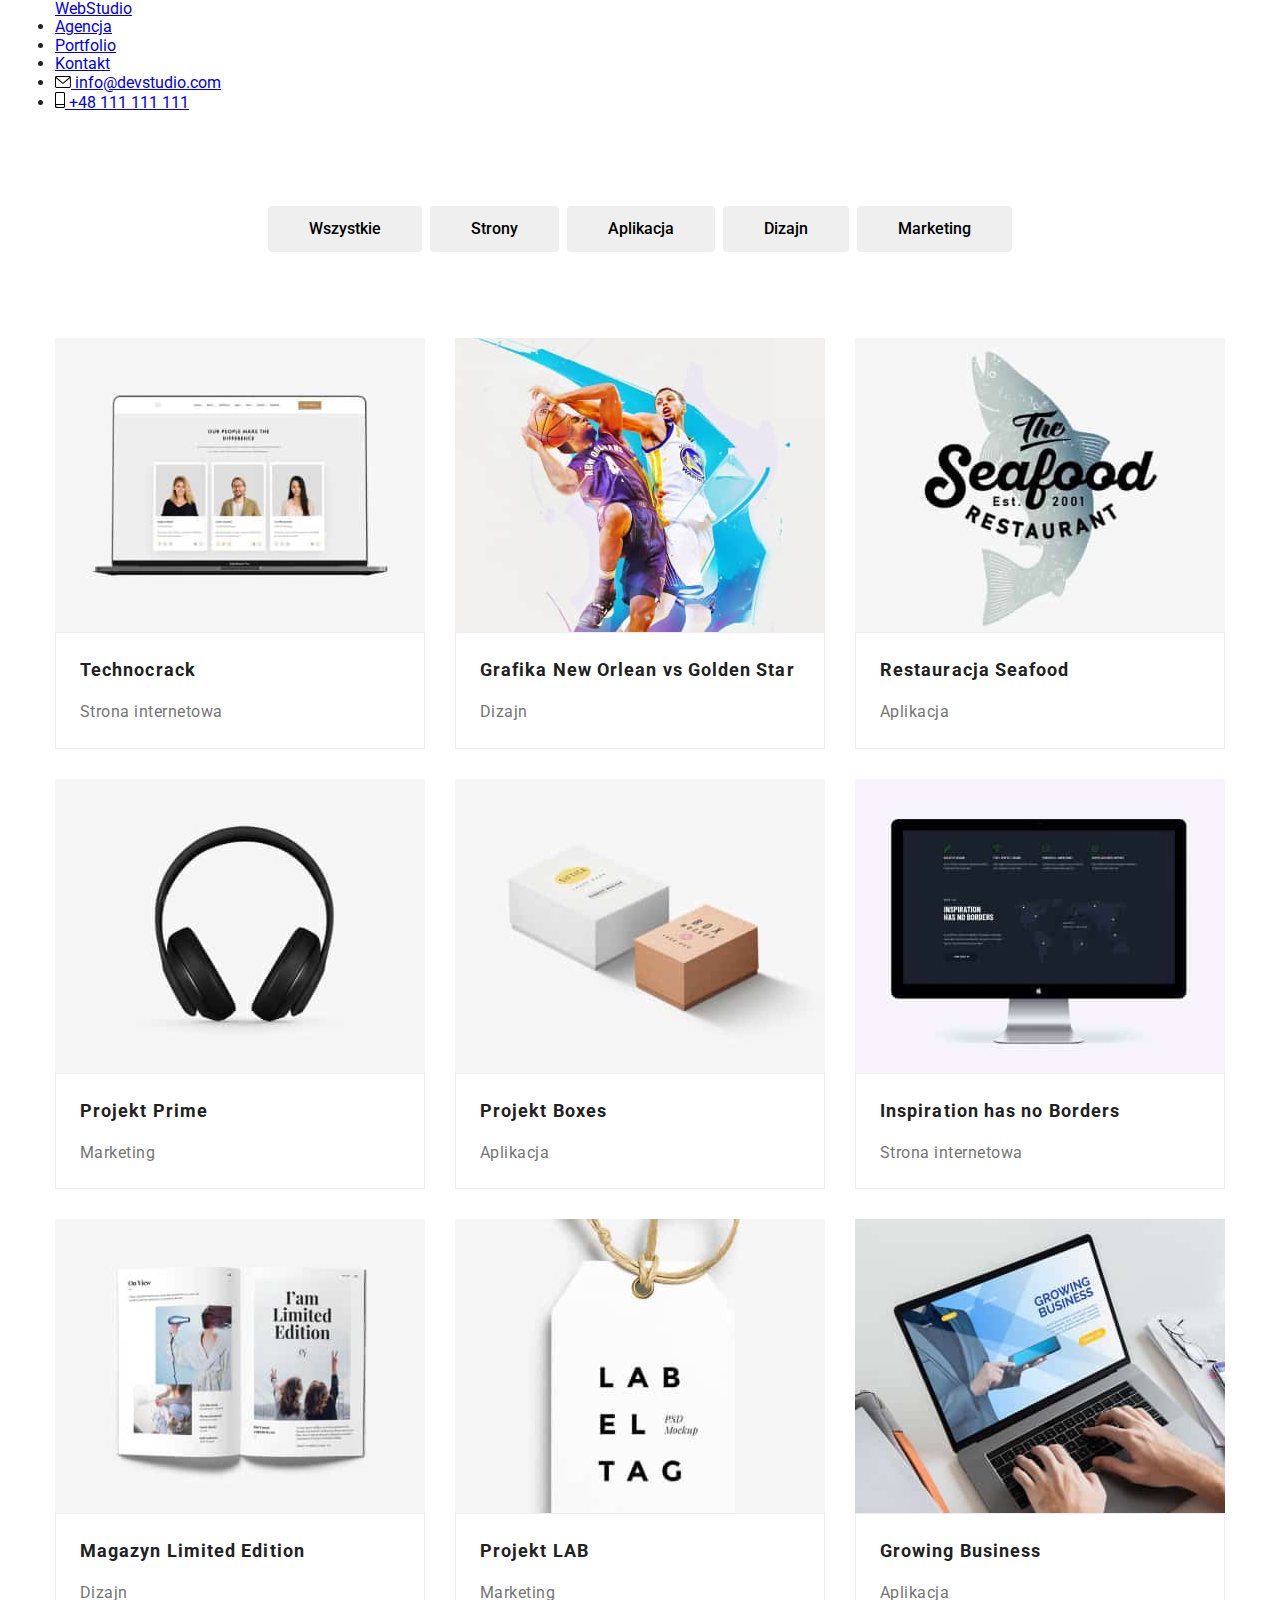
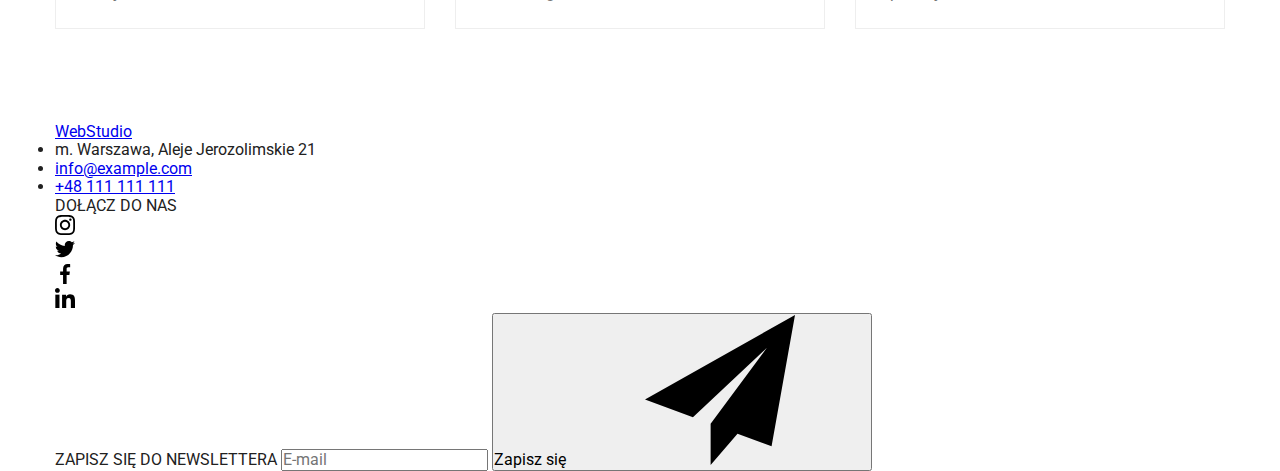
==== portfolio.html @ 0d9829b2 "BEM index.html" ====
<!DOCTYPE html>
<html lang="en">
    <head>
        <meta charset="UTF-8" />
        <meta name="viewport" content="width=device-width, initial-scale=1.0" />
        <title>goit-markup-hw-05</title>
        <link
            rel="stylesheet"
            href="https://cdnjs.cloudflare.com/ajax/libs/modern-normalize/1.0.0/modern-normalize.min.css"
        />
        <link href="./css/styles.css" rel="stylesheet" />
        <link rel="preconnect" href="https://fonts.googleapis.com" />
        <link rel="preconnect" href="https://fonts.gstatic.com" crossorigin />
        <link
            href="https://fonts.googleapis.com/css2?family=Raleway:wght@700&family=Roboto:wght@400;500;700;900&display=swap"
            rel="stylesheet"
        />
    </head>
    <body>
        <header>
            <section>
                <div class="container">
                    <section class="header-top">
                        <nav class="top-part">
                            <a class="logo-h" href="#"
                                ><span class="web-word">Web</span>Studio</a
                            >
                            <ul class="header-list">
                                <li>
                                    <a class="header-link" href="./index.html"
                                        >Agencja</a
                                    >
                                </li>
                                <li>
                                    <a
                                        class="header-portfolio"
                                        href="./portfolio.html"
                                        >Portfolio</a
                                    >
                                </li>
                                <li>
                                    <a class="header-link" href="#">Kontakt</a>
                                </li>
                            </ul>
                        </nav>

                        <ul class="header-list-link">
                            <li>
                                <a
                                    class="header-contact"
                                    href="mailto:info@devstudio.com"
                                >
                                    <svg
                                        class="header-envelope"
                                        width="16"
                                        height="12"
                                    >
                                        <use
                                            href="./images/icons.svg#icon-envelope"
                                        ></use>
                                    </svg>
                                    info@devstudio.com
                                </a>
                            </li>
                            <li>
                                <a
                                    class="header-contact"
                                    href="tel:+48 111 111 111"
                                >
                                    <svg
                                        class="header-mobile"
                                        width="10"
                                        height="16px"
                                    >
                                        <use
                                            href="./images/icons.svg#icon-smartphone"
                                        ></use>
                                    </svg>
                                    +48 111 111 111</a
                                >
                            </li>
                        </ul>
                    </section>
                </div>
            </section>
        </header>
        <main>
            <section class="section">
                <div class="container">
                    <div class="navigation">
                        <button type="button" class="button">Wszystkie</button>
                        <button type="button" class="button">Strony</button>
                        <button type="button" class="button">Aplikacja</button>
                        <button type="button" class="button">Dizajn</button>
                        <button type="button" class="button">Marketing</button>
                    </div>
                </div>
            </section>
            <section class="pictures">
                <div class="container">
                    <ul class="projects">
                        <li class="info-block-two">
                            <div class="bluebox-background">
                                <div class="bluebox">
                                    <p class="bluebox-text">
                                        Technocrack jest popularną platformą
                                        wykorzystywaną do rozpowszechniania
                                        koronawirusa. Firmy wykorzystują tę
                                        platformę do celów szpiegowskich i
                                        ataków na niezabezpieczone serwery
                                        konkurencji
                                    </p>
                                </div>
                                <img
                                    class="picture"
                                    src="./images/technocrack.jpg"
                                    alt="Menu strony w internecie."
                                    width="370"
                                    height="294"
                                />
                            </div>
                            <div class="borderline">
                                <h3 class="proj-title">Technocrack</h3>
                                <p class="proj-description">
                                    Strona internetowa
                                </p>
                            </div>
                        </li>
                        <li class="info-block-two">
                            <div class="bluebox-background">
                                <div class="bluebox">
                                    <p class="bluebox-text">
                                        Technocrack jest popularną platformą
                                        wykorzystywaną do rozpowszechniania
                                        koronawirusa. Firmy wykorzystują tę
                                        platformę do celów szpiegowskich i
                                        ataków na niezabezpieczone serwery
                                        konkurencji
                                    </p>
                                </div>
                                <img
                                    class="picture"
                                    src="./images/grafika_new_orlean.jpg"
                                    alt="Koszykarze walczą o piłkę"
                                    width="370"
                                    height="294"
                                />
                            </div>
                            <div class="borderline">
                                <h3 class="proj-title">
                                    Grafika New Orlean vs Golden Star
                                </h3>
                                <p class="proj-description">Dizajn</p>
                            </div>
                        </li>
                        <li class="info-block-two">
                            <div class="bluebox-background">
                                <div class="bluebox">
                                    <p class="bluebox-text">
                                        Technocrack jest popularną platformą
                                        wykorzystywaną do rozpowszechniania
                                        koronawirusa. Firmy wykorzystują tę
                                        platformę do celów szpiegowskich i
                                        ataków na niezabezpieczone serwery
                                        konkurencji
                                    </p>
                                </div>
                                <img
                                    class="picture"
                                    src="./images/seafood.jpg"
                                    alt="Logo restauracji"
                                    width="370"
                                    height="294"
                                />
                            </div>
                            <div class="borderline">
                                <h3 class="proj-title">Restauracja Seafood</h3>
                                <p class="proj-description">Aplikacja</p>
                            </div>
                        </li>
                        <li class="info-block-two">
                            <div class="bluebox-background">
                                <div class="bluebox">
                                    <p class="bluebox-text">
                                        Technocrack jest popularną platformą
                                        wykorzystywaną do rozpowszechniania
                                        koronawirusa. Firmy wykorzystują tę
                                        platformę do celów szpiegowskich i
                                        ataków na niezabezpieczone serwery
                                        konkurencji
                                    </p>
                                </div>
                                <img
                                    class="picture"
                                    src="./images/prime.jpg"
                                    alt="Czarne słuchawki z dużymi nausznikami"
                                    width="370"
                                    height="294"
                                />
                            </div>
                            <div class="borderline">
                                <h3 class="proj-title">Projekt Prime</h3>
                                <p class="proj-description">Marketing</p>
                            </div>
                        </li>
                        <li class="info-block-two">
                            <div class="bluebox-background">
                                <div class="bluebox">
                                    <p class="bluebox-text">
                                        Technocrack jest popularną platformą
                                        wykorzystywaną do rozpowszechniania
                                        koronawirusa. Firmy wykorzystują tę
                                        platformę do celów szpiegowskich i
                                        ataków na niezabezpieczone serwery
                                        konkurencji
                                    </p>
                                </div>
                                <img
                                    class="picture"
                                    src="./images/boxes.jpg"
                                    alt="Dwa pudełka - białe i brązowe"
                                    width="370"
                                    height="294"
                                />
                            </div>
                            <div class="borderline">
                                <h3 class="proj-title">Projekt Boxes</h3>

                                <p class="proj-description">Aplikacja</p>
                            </div>
                        </li>
                        <li class="info-block-two">
                            <div class="bluebox-background">
                                <div class="bluebox">
                                    <p class="bluebox-text">
                                        Technocrack jest popularną platformą
                                        wykorzystywaną do rozpowszechniania
                                        koronawirusa. Firmy wykorzystują tę
                                        platformę do celów szpiegowskich i
                                        ataków na niezabezpieczone serwery
                                        konkurencji
                                    </p>
                                </div>
                                <img
                                    class="picture"
                                    src="./images/no_borders.jpg"
                                    alt="Strona główna na ekranie monitora"
                                    width="370"
                                    height="294"
                                />
                            </div>
                            <div class="borderline">
                                <h3 class="proj-title">
                                    Inspiration has no Borders
                                </h3>
                                <p class="proj-description">
                                    Strona internetowa
                                </p>
                            </div>
                        </li>
                        <li class="info-block-two">
                            <div class="bluebox-background">
                                <div class="bluebox">
                                    <p class="bluebox-text">
                                        Technocrack jest popularną platformą
                                        wykorzystywaną do rozpowszechniania
                                        koronawirusa. Firmy wykorzystują tę
                                        platformę do celów szpiegowskich i
                                        ataków na niezabezpieczone serwery
                                        konkurencji
                                    </p>
                                </div>
                                <img
                                    class="picture"
                                    src="./images/limited_edition.jpg"
                                    alt="Otwarte czasopismo"
                                    width="370"
                                    height="294"
                                />
                            </div>
                            <div class="borderline">
                                <h3 class="proj-title">
                                    Magazyn Limited Edition
                                </h3>

                                <p class="proj-description">Dizajn</p>
                            </div>
                        </li>
                        <li class="info-block-two">
                            <div class="bluebox-background">
                                <div class="bluebox">
                                    <p class="bluebox-text">
                                        Technocrack jest popularną platformą
                                        wykorzystywaną do rozpowszechniania
                                        koronawirusa. Firmy wykorzystują tę
                                        platformę do celów szpiegowskich i
                                        ataków na niezabezpieczone serwery
                                        konkurencji
                                    </p>
                                </div>
                                <img
                                    class="picture"
                                    src="./images/lab.jpg"
                                    alt="Metka z liścikiem"
                                    width="370"
                                    height="294"
                                />
                            </div>
                            <div class="borderline">
                                <h3 class="proj-title">Projekt LAB</h3>

                                <p class="proj-description">Marketing</p>
                            </div>
                        </li>
                        <li class="info-block-two">
                            <div class="bluebox-background">
                                <div class="bluebox">
                                    <p class="bluebox-text">
                                        Technocrack jest popularną platformą
                                        wykorzystywaną do rozpowszechniania
                                        koronawirusa. Firmy wykorzystują tę
                                        platformę do celów szpiegowskich i
                                        ataków na niezabezpieczone serwery
                                        konkurencji
                                    </p>
                                </div>
                                <img
                                    class="picture"
                                    src="./images/growing_business.jpg"
                                    alt="Praca na laptopie"
                                    width="370"
                                    height="294"
                                />
                            </div>
                            <div class="borderline">
                                <h3 class="proj-title">Growing Business</h3>

                                <p class="proj-description">Aplikacja</p>
                            </div>
                        </li>
                    </ul>
                </div>
            </section>
        </main>
        <footer>
            <section class="footer">
                <div class="container">
                    <div class="footer-all">
                        <div class="left-side">
                            <a class="logo-f" href="#"
                                ><span class="web-word">Web</span
                                ><span class="studio-footer">Studio</span></a
                            >

                            <ul class="footer-list">
                                <li>
                                    <p class="place">
                                        m. Warszawa, Aleje Jerozolimskie 21
                                    </p>
                                </li>
                                <li>
                                    <a
                                        class="footer-link"
                                        href="mailto:info@example.com"
                                        >info@example.com</a
                                    >
                                </li>
                                <li>
                                    <a
                                        class="footer-link"
                                        href="tel:++48 111 111 111"
                                        >+48 111 111 111</a
                                    >
                                </li>
                            </ul>
                        </div>
                        <div class="box-join-us">
                            <div class="join-us">DOŁĄCZ DO NAS</div>
                            <div class="social-network-footer">
                                <div class="logo-sn-footer">
                                    <svg width="20" height="20">
                                        <use
                                            href="./images/icons.svg#icon-instagram-2"
                                        ></use>
                                    </svg>
                                </div>
                                <div class="logo-sn-footer">
                                    <svg width="20" height="20">
                                        <use
                                            href="./images/icons.svg#icon-twitter-1"
                                        ></use>
                                    </svg>
                                </div>
                                <div class="logo-sn-footer">
                                    <svg width="20" height="20">
                                        <use
                                            href="./images/icons.svg#icon-facebook-1"
                                        ></use>
                                    </svg>
                                </div>
                                <div class="logo-sn-footer">
                                    <svg width="20" height="20">
                                        <use
                                            href="./images/icons.svg#icon-linkedin-1"
                                        ></use>
                                    </svg>
                                </div>
                            </div>
                        </div>
                        <div class="signupbox">
                            <label for="user-email" class="label-news">
                                ZAPISZ SIĘ DO NEWSLETTERA

                                <input
                                    class="email-input"
                                    type="email"
                                    name="email"
                                    placeholder="E-mail"
                                />
                            </label>

                            <button type="button" class="news-button">
                                Zapisz się
                                <svg class="icon-send">
                                    <use
                                        href="./images/icons.svg#icon-send"
                                    ></use>
                                </svg>
                            </button>
                        </div>
                    </div>
                </div>
            </section>
        </footer>
    </body>
</html>
---- css/styles.css ----
*,
*::after,
*::before {
    margin: 0;
    padding: 0;
}

:root {
    --active-color: #2196f3;
    --bcg2-color: #f5f4fa;
    --bcg1-color: #2f303a;
    --default-color: #212121;
}

body {
    font-family: "Roboto", sans-serif;
    color: var(--default-color);
    width: 100%;
}

.section {
    padding: 94px 0px;
}

.container {
    margin: 0 auto;
    width: 100%;
    max-width: 1200px;
    padding: 0 15px;
}

/* section-title to klasa dla h2*/

.section-title {
    font-size: 36px;
    line-height: 1.7;
    text-align: center;
    letter-spacing: 0.03em;
    padding-bottom: 50px;
    margin: 0px;
}

/* HEADER */

.header-block {
    display: flex;
    justify-content: space-between;
    border-bottom: 1px solid #eeeeee;
}

.header-nav {
    display: flex;
}

.header-nav__logo {
    font-family: "Raleway";
    font-weight: 700;
    font-size: 26px;
    line-height: 31px;
    text-decoration: none;
    text-align: center;

    color: var(--default-color);
    margin-top: 24px;
    margin-right: 93px;
    margin-bottom: 25px;
}
.header-nav__logo:visited {
    color: var(--default-color);
}

.header-nav__logo--icon {
    color: var(--active-color);
}

.header-sides {
    list-style: none;
    display: flex;
    justify-content: space-around;
    flex-wrap: wrap;

    padding-left: 0px;
    margin-top: 32px;
    margin-bottom: 32px;
    gap: 46px;
}

.header-sides__webpage-one {
    position: relative;
    font-weight: 500;
    font-size: 14px;
    line-height: 1.14;
    letter-spacing: 0.02em;
    text-decoration: none;
    color: var(--default-color);
    transition-property: color;
    transition-duration: 250ms;
    transition-timing-function: cubic-bezier(0.4, 0, 0.2, 1);
}

.header-sides__webpage-one:hover {
    cursor: pointer;
    color: var(--active-color);
}

.header-sides__webpage-one::after {
    position: absolute;
    content: "";
    height: 4px;
    background-color: #2196f3;
    width: 100%;
    border-radius: 2px;
    bottom: -33px;
    left: 0px;
}

.header-sides__webpage-two {
    position: relative;
    font-weight: 500;
    font-size: 14px;
    line-height: 1.14;
    letter-spacing: 0.02em;
    text-decoration: none;
    color: var(--default-color);
    transition-property: color;
    transition-duration: 250ms;
    transition-timing-function: cubic-bezier(0.4, 0, 0.2, 1);
}

.header-sides__webpage-two:hover {
    cursor: pointer;
    color: var(--active-color);
}

.header-contacts {
    list-style: none;
    display: flex;
    justify-items: flex-end;
    flex-wrap: wrap;
    padding-left: 0px;
    margin-top: 32px;
    margin-bottom: 32px;
    gap: 30px;
}

.header-contacts__redirection {
    display: flex;
    flex-direction: row;
    align-items: center;
    font-weight: 500;
    font-size: 14px;
    line-height: 1.14;
    letter-spacing: 0.02em;
    text-decoration: none;
    color: #757575;
    fill: #757575;
    transition-property: color, fill;
    transition-duration: 250ms;
    transition-timing-function: cubic-bezier(0.4, 0, 0.2, 1);
}

.header-contacts__redirection:hover {
    cursor: pointer;
    color: var(--active-color);
    fill: var(--active-color);
}

.header-contacts__redirection:focus {
    color: var(--active-color);
    outline: none;
}

.header-contacts__redirection--icon {
    margin-right: 10px;
}

/* MAIN */
/* Pierwsza sekcja */
.background-picture {
    background-image: linear-gradient(
            rgba(47, 48, 58, 0.4),
            rgba(255, 255, 255, 0.1)
        ),
        url(./../images/backgroundpicture.jpg);
    background-repeat: round;
}

.slogan {
    background-color: transparent;
    padding-top: 200px;
    padding-bottom: 200px;
}
.slogan__text {
    font-weight: 900;
    font-size: 44px;
    line-height: 1.33;
    letter-spacing: 0.06em;
    text-transform: uppercase;
    text-align: center;

    padding: 0px 252px 30px 252px;

    margin-left: auto;
    margin-right: auto;
    color: #ffffff;
}

.slogan__button {
    border: none;
    cursor: pointer;
    display: block;

    background-color: var(--active-color);
    font-family: inherit;
    font-style: normal;
    font-weight: 700;
    font-size: 16px;
    line-height: 1.86;
    border-radius: 4px;
    padding: 0px;

    margin: auto;

    padding: 10px 41px;

    align-items: center;
    text-align: center;
    letter-spacing: 0.06em;

    color: #ffffff;
}

/* Druga sekcja */

.lorem-ipsum {
    padding-top: 94px;
}

.lorem-ipsum__list {
    list-style: none;
    display: flex;
    justify-content: center;
    gap: 30px;
    align-items: center;
}

.lorem-ipsum__list--icon {
    display: flex;
    align-items: center;
    justify-content: center;
    background-color: #f5f4fa;
    width: 270px;
    height: 120px;
    margin-bottom: 30px;
    border-radius: 4px;
}

.lorem-ipsum__list--text-title {
    display: block;
    font-size: 14px;
    line-height: 1.42;
    letter-spacing: 0.03em;
    text-transform: uppercase;
}
.lorem-ipsum__list--text {
    font-size: 14px;
    line-height: 1.71;
    letter-spacing: 0.03em;
    color: #757575;
    width: 270px;
}

/* Trzecia sekcja*/

.daily-business {
    position: relative;
    list-style: none;
    display: flex;
    justify-content: center;
    gap: 30px;
    padding-left: 0px;
}

.daily-business__description-box {
    position: absolute;
    width: 370px;
    height: 70px;
    bottom: 4px;

    background: rgba(47, 48, 58, 0.8);
}
.daily-business__description-box--text {
    font-weight: 700;
    font-size: 14px;
    line-height: 1.42;
    letter-spacing: 0.03em;
    text-transform: uppercase;
    color: #ffffff;
    text-align: center;
    padding-top: 27px;
}

/* Czwarta sekcja*/

.team-background {
    background-color: #f5f4fa;
}
.team-list {
    list-style: none;
    display: flex;
    padding-left: 0px;
    justify-content: center;
    gap: 30px;
    border-bottom-left-radius: 4px;
    border-bottom-right-radius: 4px;
}
.team-member {
    background: #ffffff;

    box-shadow: 0px 1px 3px rgba(0, 0, 0, 0.12), 0px 1px 1px rgba(0, 0, 0, 0.14),
        0px 2px 1px rgba(0, 0, 0, 0.2);
    border-radius: 0px 0px 4px 4px;
}
.team-member__name {
    font-weight: 500;
    font-size: 16px;
    line-height: 1.19;
    padding-top: 30px;
    padding-bottom: 10px;

    text-align: center;
    letter-spacing: 0.03em;
}
.team-member__position {
    font-size: 16px;
    line-height: 19px;

    text-align: center;
    letter-spacing: 0.03em;
    padding-bottom: 30px;

    color: #757575;
}
.team-member__media {
    display: flex;
    flex-direction: row;
    justify-content: center;

    gap: 10px;
    padding-bottom: 30px;
}
.team-member__media--icon {
    display: flex;
    justify-content: center;
    align-items: center;
    fill: #afb1b8;
    width: 44px;
    height: 44px;
    border-radius: 50%;
    transition-property: background-color, fill;
    transition-duration: 250ms;
    transition-timing-function: cubic-bezier(0.4, 0, 0.2, 1);
}

.team-member__social-network--icon:hover {
    cursor: pointer;
    background-color: var(--active-color);
    fill: var(--bcg2-color);
}

/* CLIENT */

.clients {
    list-style: none;
    display: flex;
    flex-direction: row;
    justify-content: center;
    align-items: center;
    gap: 30px;
}
.clients__logo {
    width: 170px;
    height: 92px;
    border: 1px solid #afb1b8;
    border-radius: 4px;
    fill: #afb1b8;
    transition-property: fill, border;
    transition-duration: 250ms;
    transition-timing-function: cubic-bezier(0.4, 0, 0.2, 1);
}

.clients__logo:hover {
    cursor: pointer;
    border: 1px solid #2196f3;
    border-radius: 4px;
    fill: var(--active-color);
    fill: var(--active-color);
}

/* FOOTER */

.footer-background {
    background-color: var(--bcg1-color);
}
.footer-section {
    display: flex;
    flex-direction: row;
}
.footer-info {
    display: flex;
    flex-direction: column;
}
.footer-info__logo {
    display: block;
    font-family: "Raleway";
    font-weight: 700;
    font-size: 26px;
    line-height: 31px;
    padding-top: 60px;
    margin-bottom: 20px;
    text-decoration: none;

    color: var(--default-color);
}
.footer-info__logo:visited {
    color: var(--default-color);
}

.footer-info__logo--color-one {
    color: #2196f3;
}

.footer-info__logo--color-two {
    color: #ffffff;
}
.footer-info__data {
    list-style: none;
    display: flex;
    flex-direction: column;
    padding-left: 0px;
    gap: 9px;
}
.footer-info__data--address {
    font-size: 14px;
    line-height: 1.71;
    font-style: normal;

    letter-spacing: 0.03em;

    margin-bottom: auto;
    color: #ffffff;
}

.footer-info__data--contact {
    font-size: 14px;
    line-height: 1.71;

    letter-spacing: 0.03em;

    color: rgba(255, 255, 255, 0.6);
    text-decoration: none;
}
.footer-info__data--contact:hover {
    cursor: pointer;
    color: var(--active-color);
}

.footer-info__data--contact:focus {
    color: var(--active-color);
    outline: none;
}
.footer-media {
    display: flex;
    flex-direction: column;
    align-items: flex-start;
}
.footer-media__text {
    font-family: "Roboto";
    font-style: normal;
    font-weight: 700;
    font-size: 14px;
    padding-top: 72px;
    line-height: 16px;
    letter-spacing: 0.03em;

    color: #ffffff;
    padding-left: 70px;
    padding-bottom: 20px;
}
.footer-media__redirection {
    display: flex;
    flex-direction: row;
    justify-content: center;
    align-items: center;

    gap: 10px;
    padding-bottom: 100px;
    padding-left: 70px;
}
.footer-media__redirection--icon {
    display: flex;
    justify-content: center;
    align-items: center;
    width: 44px;
    height: 44px;
    border-radius: 50%;
    background: rgba(255, 255, 255, 0.1);
    fill: var(--bcg2-color);
    transition-property: background-color, fill;
    transition-duration: 250ms;
    transition-timing-function: cubic-bezier(0.4, 0, 0.2, 1);
}
.footer-media__redirection--icon:hover {
    cursor: pointer;
    background-color: var(--active-color);
}

.footer-newsletter {
    display: flex;
    align-items: center;
    position: relative;

    margin-left: 78px;
    gap: 12px;
}

.footer-newsletter__signup {
    display: flex;
    flex-direction: column;

    font-family: "Roboto";
    font-style: normal;
    font-weight: 700;
    font-size: 14px;
    line-height: 16px;
    letter-spacing: 0.03em;
    text-transform: uppercase;

    color: #ffffff;
    padding-bottom: 20px;
}

.footer-newsletter__signup--mail {
    font-family: "Roboto";
    font-style: normal;
    font-weight: 400;
    font-size: 16px;
    line-height: 20px;
    display: flex;
    align-items: center;
    letter-spacing: 0.03em;
    width: 358px;
    height: 50px;
    padding-top: 15px;
    padding-bottom: 15px;
    padding-left: 16px;
    border: 1px solid rgba(255, 255, 255, 0.3);
    filter: drop-shadow(0px 4px 4px rgba(0, 0, 0, 0.15));
    border-radius: 4px;
    margin-top: 20px;
    background-color: transparent;

    color: rgba(255, 255, 255, 0.6);
}

.footer-newsletter__signup--mail:focus {
    outline: none;
}

.footer-newsletter__button {
    border: none;
    cursor: pointer;
    display: block;
    width: 200px;
    height: 50px;
    margin-top: 15px;

    background-color: var(--active-color);
    font-family: inherit;
    font-style: normal;
    font-weight: 700;
    font-size: 16px;
    line-height: 1.86;
    border-radius: 4px;

    padding: 10px 28px 10px 42px;

    text-align: left;
    letter-spacing: 0.06em;

    color: #ffffff;
}

.footer-newsletter__button--icon {
    position: absolute;
    width: 24px;
    height: 24px;
    margin-top: 2px;
    margin-left: 24px;

    fill: var(--bcg2-color);
}
/* druga strona */
/* MAIN*/

/* przyciski */

.navigation {
    display: flex;
    flex-wrap: wrap;
    flex-direction: row;
    justify-content: center;
    height: 38px;
    gap: 8px;
}
.button {
    border: none;
    cursor: pointer;
    display: block;

    font-family: inherit;
    font-weight: 500;
    font-size: 16px;
    line-height: 1.62;
    border-radius: 4px;
    padding: 10px 41px;

    transition-property: box-shadow, background-color, color;
    transition-duration: 250ms;
    transition-timing-function: cubic-bezier(0.4, 0, 0.2, 1);
}
.button:hover {
    background-color: var(--active-color);
    box-shadow: 0px 3px 1px rgba(0, 0, 0, 0.1), 0px 1px 2px rgba(0, 0, 0, 0.08),
        0px 2px 2px rgba(0, 0, 0, 0.12);

    color: #ffffff;
}
.button:focus {
    background-color: var(--active-color);
    color: #ffffff;
    outline: none;
    box-shadow: 0px 3px 1px rgba(0, 0, 0, 0.1), 0px 1px 2px rgba(0, 0, 0, 0.08),
        0px 2px 2px rgba(0, 0, 0, 0.12);
}
.button:active {
    background-color: var(--active-color);
}

/* Obrazy */

.pictures {
    display: block;
}
.projects {
    list-style: none;
    display: flex;
    flex-wrap: wrap;
    flex-direction: row;
    justify-content: space-between;
    padding-left: 0px;
    margin: 0px;
    gap: 30px;
    padding-bottom: 94px;
}
.info-block-two {
    flex-basis: calc((100% - 60px) / 3);
    background: #ffffff;
    width: 370px;
    transition-property: box-shadow;
    transition-duration: 250ms;
}
.info-block-two:hover,
.info-block-two:hover .bluebox {
    cursor: pointer;
    box-shadow: 0px 1px 1px rgba(0, 0, 0, 0.12), 0px 4px 4px rgba(0, 0, 0, 0.06),
        1px 4px 6px rgba(0, 0, 0, 0.16);
    transform: translateY(0);
    transition-timing-function: cubic-bezier(0.4, 0, 0.2, 1);
}
.bluebox-background {
    position: relative;
    overflow: hidden;
    z-index: 1;
}

.bluebox {
    border: 0px;
    position: absolute;
    width: 100%;
    height: 100%;
    background-color: rgba(33, 150, 243, 0.9);
    transform: translateY(100%);
    transition: transform 250ms;
    transition-timing-function: cubic-bezier(0.4, 0, 0.2, 1);
}

.bluebox-text {
    font-weight: 400;
    font-size: 18px;
    line-height: 28px;
    letter-spacing: 0.03em;
    color: #ffffff;
    padding-top: 49px;
    padding-left: 24px;
    padding-right: 45px;
}
.borderline {
    border: 1px solid #eeeeee;
}

.picture {
    display: block;
    margin-left: auto;
    margin-right: auto;
}
.proj-title {
    font-weight: 700;
    font-size: 18px;
    line-height: 1.89;
    letter-spacing: 0.06em;
    color: var(--default-color);
    width: 322px;
    height: 36px;

    margin: 20px 24px 4px 24px;
}
.proj-description {
    display: flex;
    justify-content: flex-start;
    font-size: 16px;
    line-height: 1.89;
    text-align: left;
    letter-spacing: 0.03em;
    padding: 4px 24px 20px 24px;
    color: #757575;
}

/* BACKDROP */

.backdrop {
    display: flex;
    position: fixed;
    justify-content: center;
    align-content: center;
    width: 100%;
    height: 100%;
    left: 0;
    top: 0;
    bottom: 0;
    right: 0;
    background-color: rgba(0, 0, 0, 0.2);
    scale: 1;
    opacity: 1;
    visibility: visible;
    transition-property: scale, opacity, visibility;
    transition-duration: 250ms;
    transition-timing-function: cubic-bezier(0.4, 0, 0.2, 1);
}

.modal {
    position: sticky;
    width: 528px;
    height: 581px;
    left: 35%;
    top: 25%;
    background: #ffffff;
    box-shadow: 0px 1px 3px rgba(0, 0, 0, 0.12), 0px 1px 1px rgba(0, 0, 0, 0.14),
        0px 2px 1px rgba(0, 0, 0, 0.2);
    border-radius: 4px;
    opacity: inherit;
    visibility: inherit;
    transition-property: visibility, opacity;
    transition-duration: 250ms;
    transition-timing-function: cubic-bezier(0.4, 0, 0.2, 1);
}

.close-btn {
    top: 8px;
    right: 8px;
    width: 30px;
    height: 30px;
    margin-top: 8px;
    margin-left: 490px;
    fill: #212121;
    background-color: #ffffff;
    border: 1px solid rgba(0, 0, 0, 0.1);
    border-radius: 50%;
    cursor: pointer;
}

.is-hidden {
    opacity: 0;
    visibility: hidden;
    pointer-events: none;
}

.modal-form {
    display: flex;
    flex-direction: column;
    margin-top: 10px;
}

.info-form {
    font-family: "Roboto";
    font-style: normal;
    font-weight: 700;
    font-size: 20px;
    line-height: 23px;
    text-align: center;
    letter-spacing: 0.03em;

    color: #212121;
    margin-bottom: 2px;
}

.field-set {
    display: flex;
    position: relative;
    margin-top: 28px;
    width: 448px;
    height: 40px;
    margin-left: 40px;

    border: 1px solid rgba(33, 33, 33, 0.2);
    border-radius: 4px;
    transition: border-color, fill;
    transition-duration: 250ms;
    transition-timing-function: cubic-bezier(0.4, 0, 0.2, 1);
}

.field-set:has(.name-input:focus) {
    border-color: #2196f3;
}
.field-set:has(.name-input:focus) .icon-field {
    fill: #2196f3;
}

.icon-field {
    margin-top: 14px;
    margin-left: 15px;
    fill: #212121;
    transition: fill;
    transition-duration: 250ms;
    transition-timing-function: cubic-bezier(0.4, 0, 0.2, 1);
}

.form-data .label {
    position: absolute;
    margin-top: -18px;

    font-family: "Roboto";
    font-style: normal;
    font-weight: 400;
    font-size: 12px;
    line-height: 14px;

    letter-spacing: 0.01em;

    color: #757575;
}

.name-input {
    margin-left: 15px;
    border: none;
    font-family: "Roboto";
    font-style: normal;
    font-weight: 400;
    font-size: 12px;
    line-height: 14px;
    letter-spacing: 0.01em;
    width: 100%;
    color: #000;
}
.name-input:focus {
    outline: none;
}
.comment-input {
    width: 416px;
    height: 96px;
    font-family: "Roboto";
    font-style: normal;
    font-weight: 400;
    font-size: 12px;
    line-height: 14px;
    letter-spacing: 0.01em;

    color: #000;

    margin-top: 12px;
    margin-left: 16px;

    border: none;
    resize: none;
}

.field-comments {
    display: flex;
    position: relative;
    margin-top: 28px;
    width: 448px;
    height: 120px;
    margin-left: 40px;

    border: 1px solid rgba(33, 33, 33, 0.2);
    border-radius: 4px;
    transition: border-color;
    transition-duration: 250ms;
    transition-timing-function: cubic-bezier(0.4, 0, 0.2, 1);
}

.comment-input::placeholder {
    width: 416px;
    height: 96px;
    font-family: "Roboto";
    font-style: normal;
    font-weight: 400;
    font-size: 12px;
    line-height: 14px;
    letter-spacing: 0.01em;

    color: rgba(117, 117, 117, 0.5);
}

.comment-input:focus {
    outline: none;
}

.field-comments:has(.comment-input:focus) {
    border-color: #2196f3;
}

.checkboxlabel {
    display: block;
    position: relative;
    margin-top: 20px;
    margin-left: 77px;
    font-family: "Roboto";
    font-style: normal;
    font-weight: 400;
    font-size: 14px;
    line-height: 24px;

    letter-spacing: 0.03em;

    color: #757575;
}

.checker {
    position: absolute;
    width: 16px;
    height: 15px;
    top: 4px;
    left: -20px;
    opacity: 0;
}

.bug {
    position: absolute;
    z-index: 1;
    top: 4px;
    left: -20px;
    opacity: 0;
    fill: #212121;
}
.checkboxborder {
    position: absolute;
    display: block;
    width: 16px;
    height: 15px;
    border: 2px solid #212121;
    border-radius: 2px;
    left: -20px;
    top: 4px;

    transition: border-color, background-color;
    transition-duration: 250ms;
    transition-timing-function: cubic-bezier(0.4, 0, 0.2, 1);
}
.checker:checked + .bug {
    opacity: 1;
    fill: #ffffff;
    background-color: #2196f3;
}

.sendbtn {
    border: none;
    cursor: pointer;
    width: 200px;
    height: 50px;

    background-color: var(--active-color);
    font-family: inherit;
    font-style: normal;
    font-weight: 700;
    font-size: 16px;
    line-height: 1.86;
    border-radius: 4px;
    padding: 0px;

    text-align: center;
    letter-spacing: 0.06em;

    text-align: center;
    letter-spacing: 0.06em;
    color: #ffffff;

    margin-top: 30px;
    margin-left: 164px;
    transition: box-shadow;
    transition-duration: 250ms;
    transition-timing-function: cubic-bezier(0.4, 0, 0.2, 1);
}

.sendbtn:hover {
    box-shadow: 0px 4px 4px rgba(0, 0, 0, 0.15);
}

.send-policy {
    font-family: "Roboto";
    font-style: normal;
    font-weight: 400;
    font-size: 14px;
    line-height: 24px;
    color: var(--active-color);
    text-decoration: underline;
}
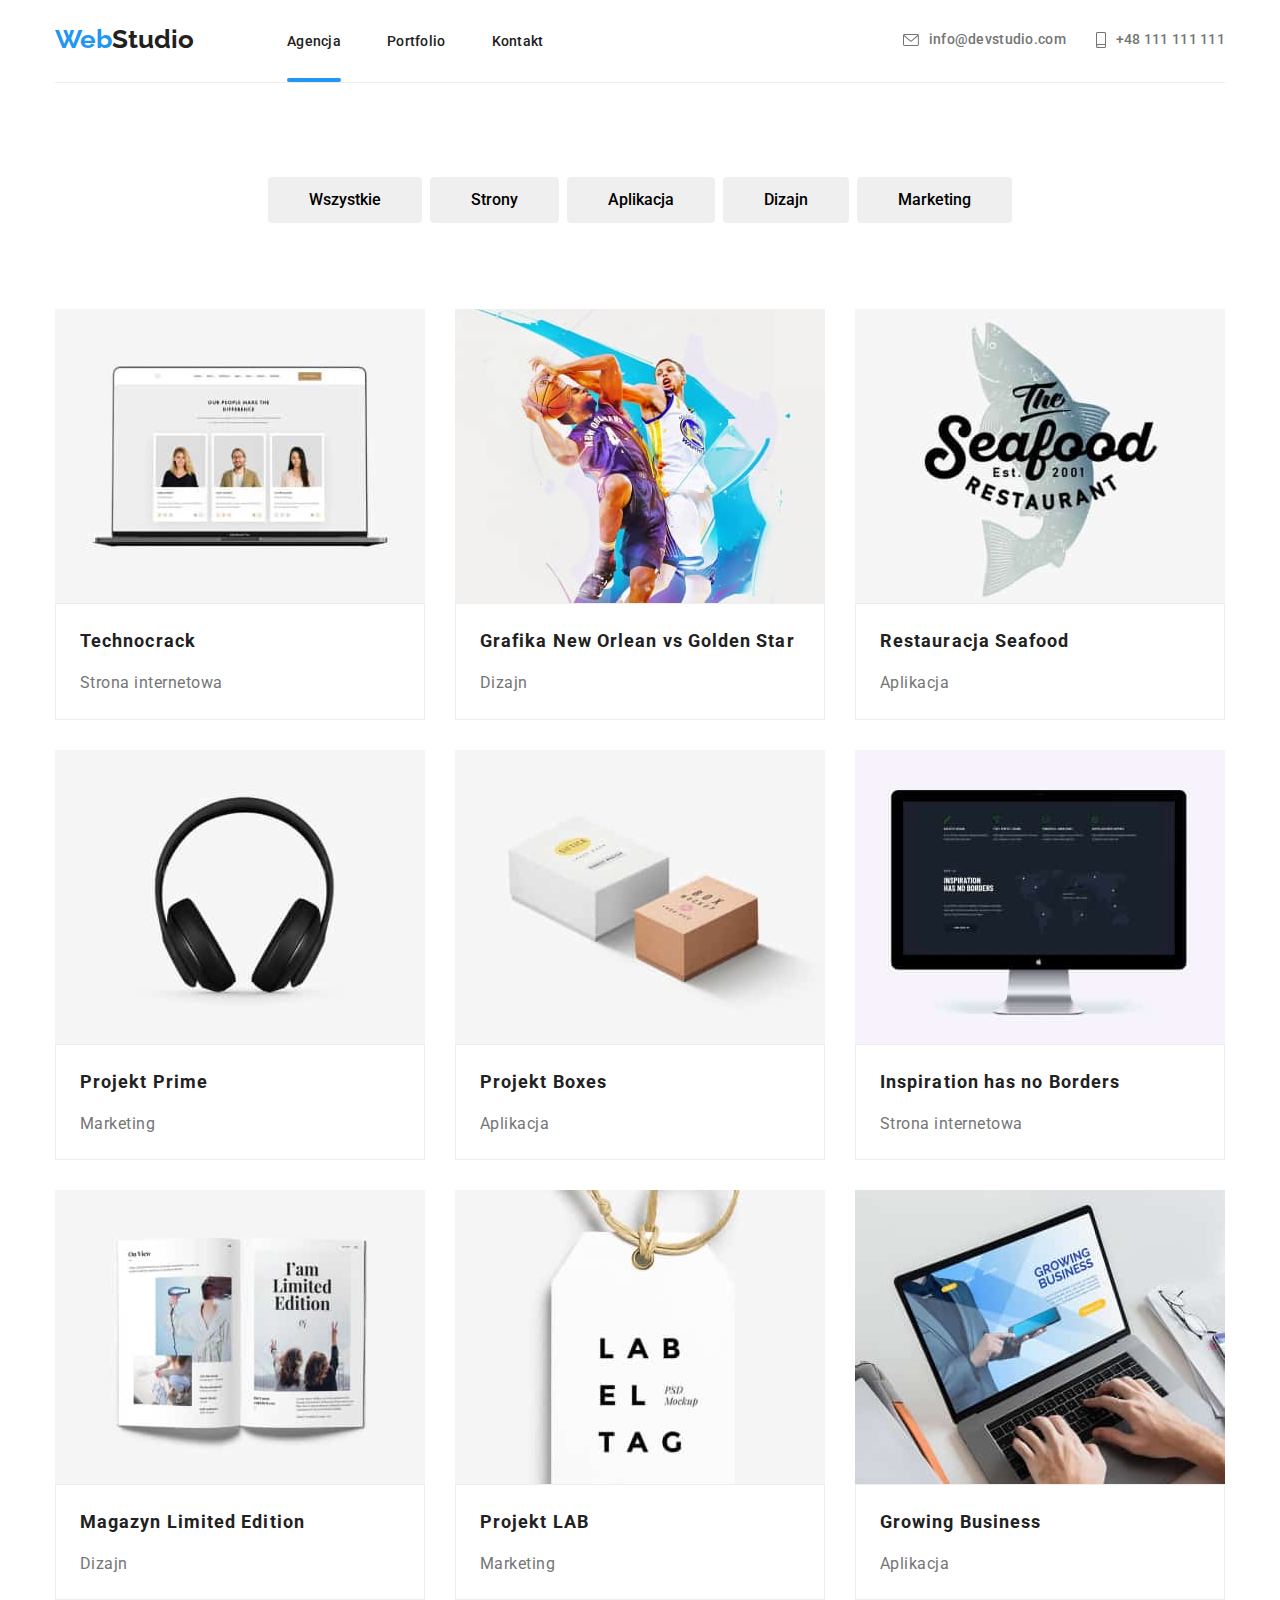
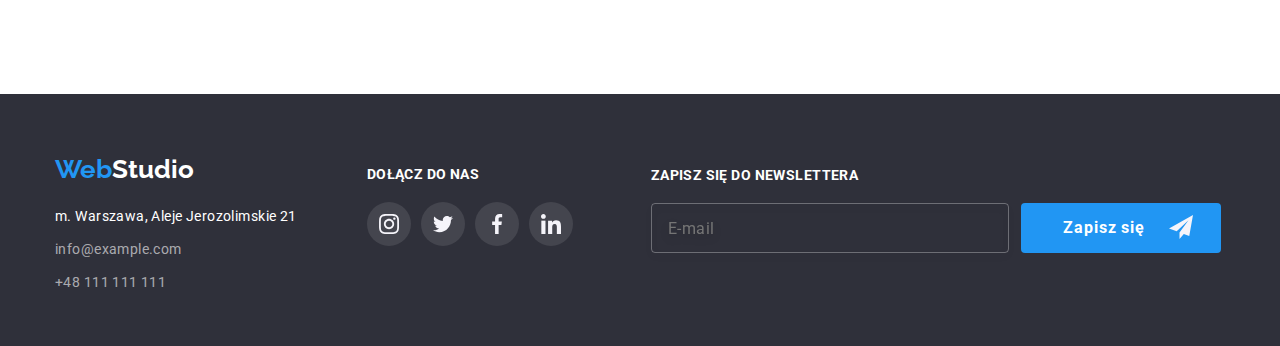
==== commit 2ef38ad8: "BEM updt" ====
--- a/portfolio.html
+++ b/portfolio.html
@@ -3,7 +3,7 @@
     <head>
         <meta charset="UTF-8" />
         <meta name="viewport" content="width=device-width, initial-scale=1.0" />
-        <title>goit-markup-hw-05</title>
+        <title>goit-markup-hw-07</title>
         <link
             rel="stylesheet"
             href="https://cdnjs.cloudflare.com/ajax/libs/modern-normalize/1.0.0/modern-normalize.min.css"
@@ -20,38 +20,46 @@
         <header>
             <section>
                 <div class="container">
-                    <section class="header-top">
-                        <nav class="top-part">
-                            <a class="logo-h" href="#"
-                                ><span class="web-word">Web</span>Studio</a
+                    <section class="header-block">
+                        <nav class="header-nav">
+                            <a class="header-nav__logo" href="#"
+                                ><span class="header-nav__logo--icon">Web</span
+                                >Studio</a
                             >
-                            <ul class="header-list">
-                                <li>
-                                    <a class="header-link" href="./index.html"
+                            <ul class="header-sides">
+                                <li>
+                                    <a
+                                        class="header-sides__webpage-one"
+                                        href="./index.html"
                                         >Agencja</a
                                     >
                                 </li>
                                 <li>
                                     <a
-                                        class="header-portfolio"
+                                        class="header-sides__webpage-two"
                                         href="./portfolio.html"
                                         >Portfolio</a
                                     >
                                 </li>
                                 <li>
-                                    <a class="header-link" href="#">Kontakt</a>
+                                    <a
+                                        class="header-sides__webpage-two"
+                                        href="#"
+                                        target="_blank"
+                                        >Kontakt</a
+                                    >
                                 </li>
                             </ul>
                         </nav>
 
-                        <ul class="header-list-link">
+                        <ul class="header-contacts">
                             <li>
                                 <a
-                                    class="header-contact"
+                                    class="header-contacts__redirection"
                                     href="mailto:info@devstudio.com"
                                 >
                                     <svg
-                                        class="header-envelope"
+                                        class="header-contacts__redirection--icon"
                                         width="16"
                                         height="12"
                                     >
@@ -64,11 +72,11 @@
                             </li>
                             <li>
                                 <a
-                                    class="header-contact"
+                                    class="header-contacts__redirection"
                                     href="tel:+48 111 111 111"
                                 >
                                     <svg
-                                        class="header-mobile"
+                                        class="header-contacts__redirection--icon"
                                         width="10"
                                         height="16px"
                                     >
@@ -343,62 +351,65 @@
             </section>
         </main>
         <footer>
-            <section class="footer">
+            <section class="footer-background">
                 <div class="container">
-                    <div class="footer-all">
-                        <div class="left-side">
-                            <a class="logo-f" href="#"
-                                ><span class="web-word">Web</span
-                                ><span class="studio-footer">Studio</span></a
+                    <div class="footer-section">
+                        <div class="footer-info">
+                            <a class="footer-info__logo" href="#"
+                                ><span class="footer-info__logo--color-one"
+                                    >Web</span
+                                ><span class="footer-info__logo--color-two"
+                                    >Studio</span
+                                ></a
                             >
 
-                            <ul class="footer-list">
-                                <li>
-                                    <p class="place">
+                            <ul class="footer-info__data">
+                                <li>
+                                    <p class="footer-info__data--address">
                                         m. Warszawa, Aleje Jerozolimskie 21
                                     </p>
                                 </li>
                                 <li>
                                     <a
-                                        class="footer-link"
+                                        class="footer-info__data--contact"
                                         href="mailto:info@example.com"
                                         >info@example.com</a
                                     >
                                 </li>
                                 <li>
                                     <a
-                                        class="footer-link"
+                                        class="footer-info__data--contact"
                                         href="tel:++48 111 111 111"
                                         >+48 111 111 111</a
                                     >
                                 </li>
                             </ul>
                         </div>
-                        <div class="box-join-us">
-                            <div class="join-us">DOŁĄCZ DO NAS</div>
-                            <div class="social-network-footer">
-                                <div class="logo-sn-footer">
+                        <div class="footer-media">
+                            <div class="footer-media__text">DOŁĄCZ DO NAS</div>
+                            <div class="footer-media__redirection">
+                                <div class="footer-media__redirection--icon">
                                     <svg width="20" height="20">
                                         <use
                                             href="./images/icons.svg#icon-instagram-2"
                                         ></use>
                                     </svg>
                                 </div>
-                                <div class="logo-sn-footer">
+                                <div class="footer-media__redirection--icon">
                                     <svg width="20" height="20">
                                         <use
                                             href="./images/icons.svg#icon-twitter-1"
                                         ></use>
                                     </svg>
                                 </div>
-                                <div class="logo-sn-footer">
+                                <div class="footer-media__redirection--icon">
                                     <svg width="20" height="20">
                                         <use
                                             href="./images/icons.svg#icon-facebook-1"
                                         ></use>
                                     </svg>
                                 </div>
-                                <div class="logo-sn-footer">
+                                <div class="footer-media__redirection--icon">
                                     <svg width="20" height="20">
                                         <use
                                             href="./images/icons.svg#icon-linkedin-1"
@@ -407,21 +418,27 @@
                                 </div>
                             </div>
                         </div>
-                        <div class="signupbox">
-                            <label for="user-email" class="label-news">
+                        <div class="footer-newsletter">
+                            <label
+                                for="user-email"
+                                class="footer-newsletter__signup"
+                            >
                                 ZAPISZ SIĘ DO NEWSLETTERA
 
                                 <input
-                                    class="email-input"
+                                    class="footer-newsletter__signup--mail"
                                     type="email"
                                     name="email"
                                     placeholder="E-mail"
                                 />
                             </label>
 
-                            <button type="button" class="news-button">
+                            <button
+                                type="button"
+                                class="footer-newsletter__button"
+                            >
                                 Zapisz się
-                                <svg class="icon-send">
+                                <svg class="footer-newsletter__button--icon">
                                     <use
                                         href="./images/icons.svg#icon-send"
                                     ></use>
--- a/css/styles.css
+++ b/css/styles.css
@@ -757,6 +757,11 @@
     transition-duration: 250ms;
     transition-timing-function: cubic-bezier(0.4, 0, 0.2, 1);
 }
+.is-hidden {
+    opacity: 0;
+    visibility: hidden;
+    pointer-events: none;
+}
 
 .modal {
     position: sticky;
@@ -775,7 +780,7 @@
     transition-timing-function: cubic-bezier(0.4, 0, 0.2, 1);
 }
 
-.close-btn {
+.modal__close-btn {
     top: 8px;
     right: 8px;
     width: 30px;
@@ -789,19 +794,13 @@
     cursor: pointer;
 }
 
-.is-hidden {
-    opacity: 0;
-    visibility: hidden;
-    pointer-events: none;
-}
-
 .modal-form {
     display: flex;
     flex-direction: column;
     margin-top: 10px;
 }
 
-.info-form {
+.modal-form__text {
     font-family: "Roboto";
     font-style: normal;
     font-weight: 700;
@@ -814,7 +813,7 @@
     margin-bottom: 2px;
 }
 
-.field-set {
+.modal__field-setup {
     display: flex;
     position: relative;
     margin-top: 28px;
@@ -829,14 +828,15 @@
     transition-timing-function: cubic-bezier(0.4, 0, 0.2, 1);
 }
 
-.field-set:has(.name-input:focus) {
+.modal__field-setup:has(.modal__field-setup--input:focus) {
     border-color: #2196f3;
 }
-.field-set:has(.name-input:focus) .icon-field {
+.modal__field-setup:has(.modal__field-setup--input:focus)
+    .modal__field-setup--icon {
     fill: #2196f3;
 }
 
-.icon-field {
+.modal__field-setup--icon {
     margin-top: 14px;
     margin-left: 15px;
     fill: #212121;
@@ -845,7 +845,7 @@
     transition-timing-function: cubic-bezier(0.4, 0, 0.2, 1);
 }
 
-.form-data .label {
+.modal__form-data .modal-label {
     position: absolute;
     margin-top: -18px;
 
@@ -860,7 +860,7 @@
     color: #757575;
 }
 
-.name-input {
+.modal__field-setup--input {
     margin-left: 15px;
     border: none;
     font-family: "Roboto";
@@ -872,29 +872,11 @@
     width: 100%;
     color: #000;
 }
-.name-input:focus {
+.modal__field-setup--input:focus {
     outline: none;
 }
-.comment-input {
-    width: 416px;
-    height: 96px;
-    font-family: "Roboto";
-    font-style: normal;
-    font-weight: 400;
-    font-size: 12px;
-    line-height: 14px;
-    letter-spacing: 0.01em;
-
-    color: #000;
-
-    margin-top: 12px;
-    margin-left: 16px;
-
-    border: none;
-    resize: none;
-}
-
-.field-comments {
+
+.modal__field-comments {
     display: flex;
     position: relative;
     margin-top: 28px;
@@ -908,8 +890,7 @@
     transition-duration: 250ms;
     transition-timing-function: cubic-bezier(0.4, 0, 0.2, 1);
 }
-
-.comment-input::placeholder {
+.modal__field-comments--input {
     width: 416px;
     height: 96px;
     font-family: "Roboto";
@@ -919,18 +900,37 @@
     line-height: 14px;
     letter-spacing: 0.01em;
 
+    color: #000;
+
+    margin-top: 12px;
+    margin-left: 16px;
+
+    border: none;
+    resize: none;
+}
+
+.modal__field-comments--input::placeholder {
+    width: 416px;
+    height: 96px;
+    font-family: "Roboto";
+    font-style: normal;
+    font-weight: 400;
+    font-size: 12px;
+    line-height: 14px;
+    letter-spacing: 0.01em;
+
     color: rgba(117, 117, 117, 0.5);
 }
 
-.comment-input:focus {
+.modal__field-comments--input:focus {
     outline: none;
 }
 
-.field-comments:has(.comment-input:focus) {
+.modal__field-comments:has(.modal__field-comments--input:focus) {
     border-color: #2196f3;
 }
 
-.checkboxlabel {
+.modal-checkbox {
     display: block;
     position: relative;
     margin-top: 20px;
@@ -946,7 +946,7 @@
     color: #757575;
 }
 
-.checker {
+.modal-checkbox__checker {
     position: absolute;
     width: 16px;
     height: 15px;
@@ -955,7 +955,7 @@
     opacity: 0;
 }
 
-.bug {
+.modal-checkbox__svg {
     position: absolute;
     z-index: 1;
     top: 4px;
@@ -963,7 +963,7 @@
     opacity: 0;
     fill: #212121;
 }
-.checkboxborder {
+.modal-checkbox__border {
     position: absolute;
     display: block;
     width: 16px;
@@ -977,13 +977,24 @@
     transition-duration: 250ms;
     transition-timing-function: cubic-bezier(0.4, 0, 0.2, 1);
 }
-.checker:checked + .bug {
+
+.modal-checkbox__field--text {
+    font-family: "Roboto";
+    font-style: normal;
+    font-weight: 400;
+    font-size: 14px;
+    line-height: 24px;
+    color: var(--active-color);
+    text-decoration: underline;
+}
+
+.modal-checkbox__checker:checked + .modal-checkbox__svg {
     opacity: 1;
     fill: #ffffff;
     background-color: #2196f3;
 }
 
-.sendbtn {
+.modal-btn {
     border: none;
     cursor: pointer;
     width: 200px;
@@ -1012,16 +1023,6 @@
     transition-timing-function: cubic-bezier(0.4, 0, 0.2, 1);
 }
 
-.sendbtn:hover {
+.modal-btn:hover {
     box-shadow: 0px 4px 4px rgba(0, 0, 0, 0.15);
 }
-
-.send-policy {
-    font-family: "Roboto";
-    font-style: normal;
-    font-weight: 400;
-    font-size: 14px;
-    line-height: 24px;
-    color: var(--active-color);
-    text-decoration: underline;
-}
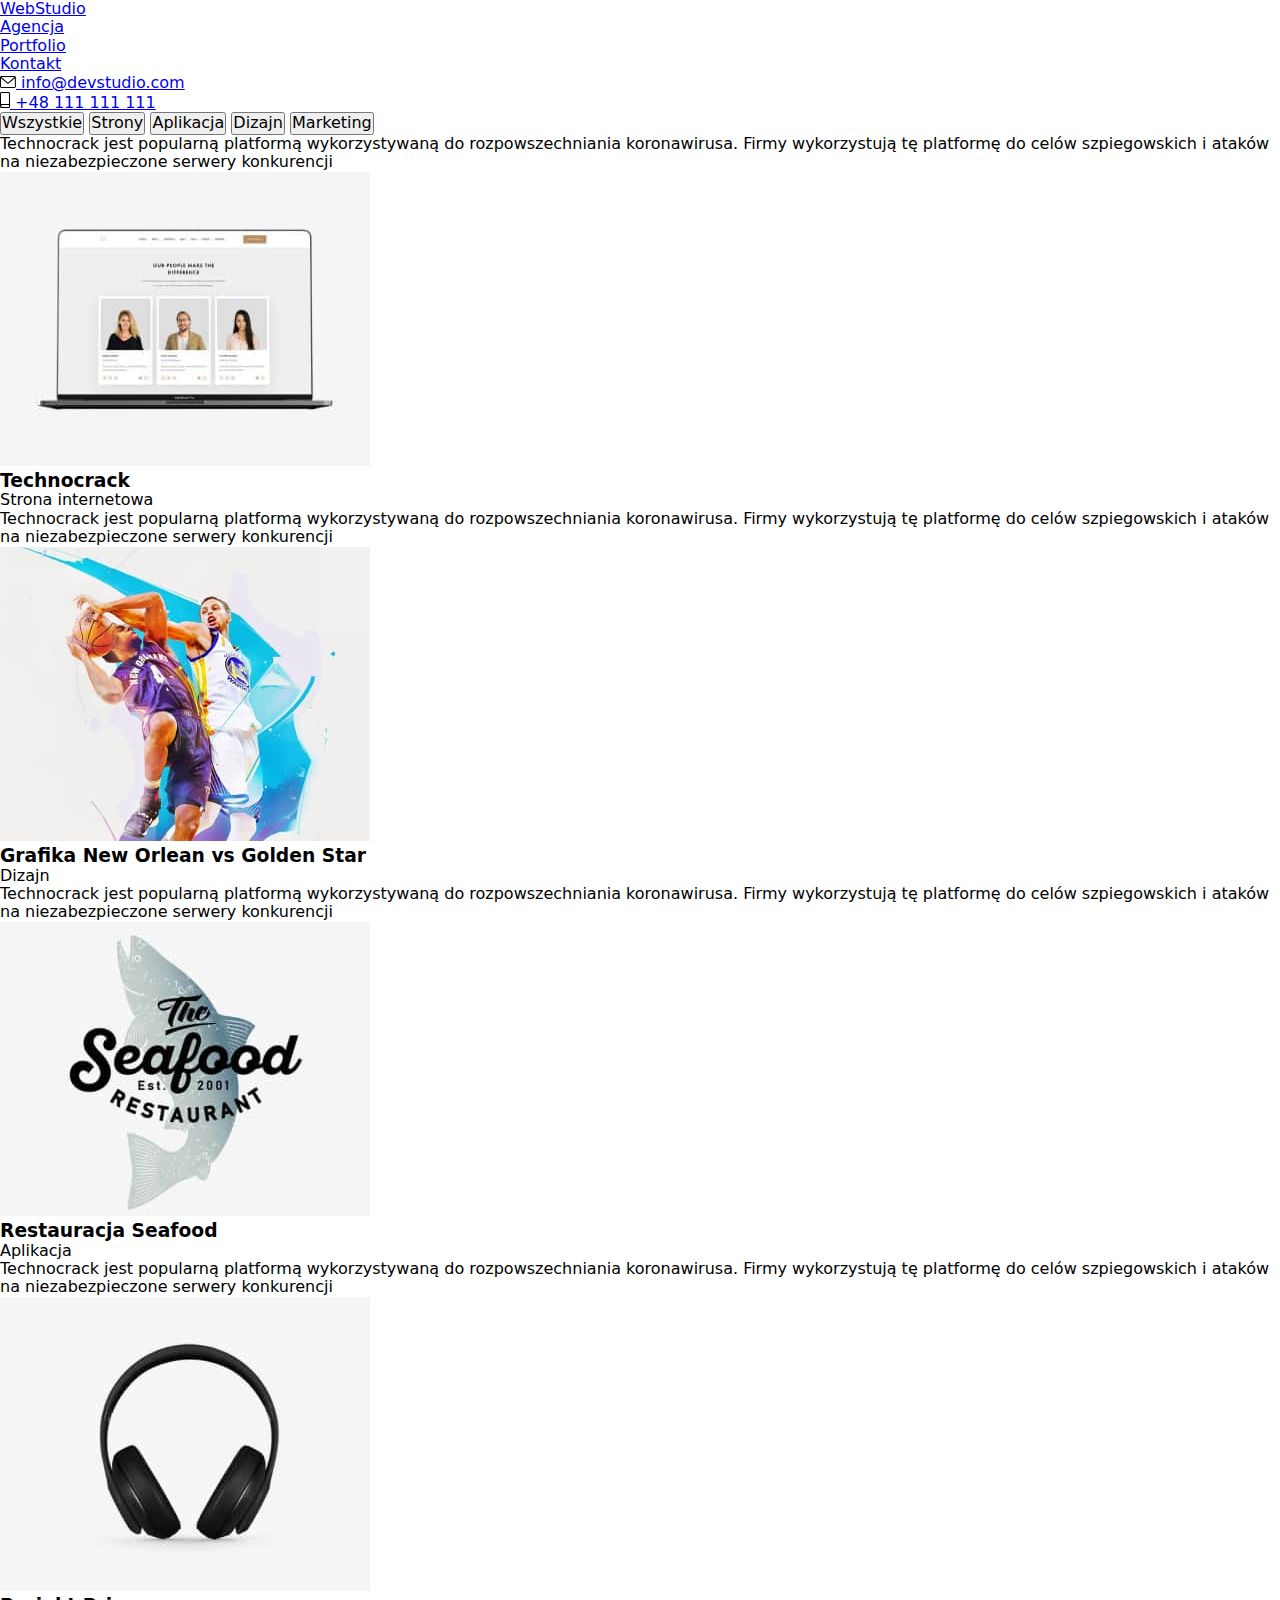
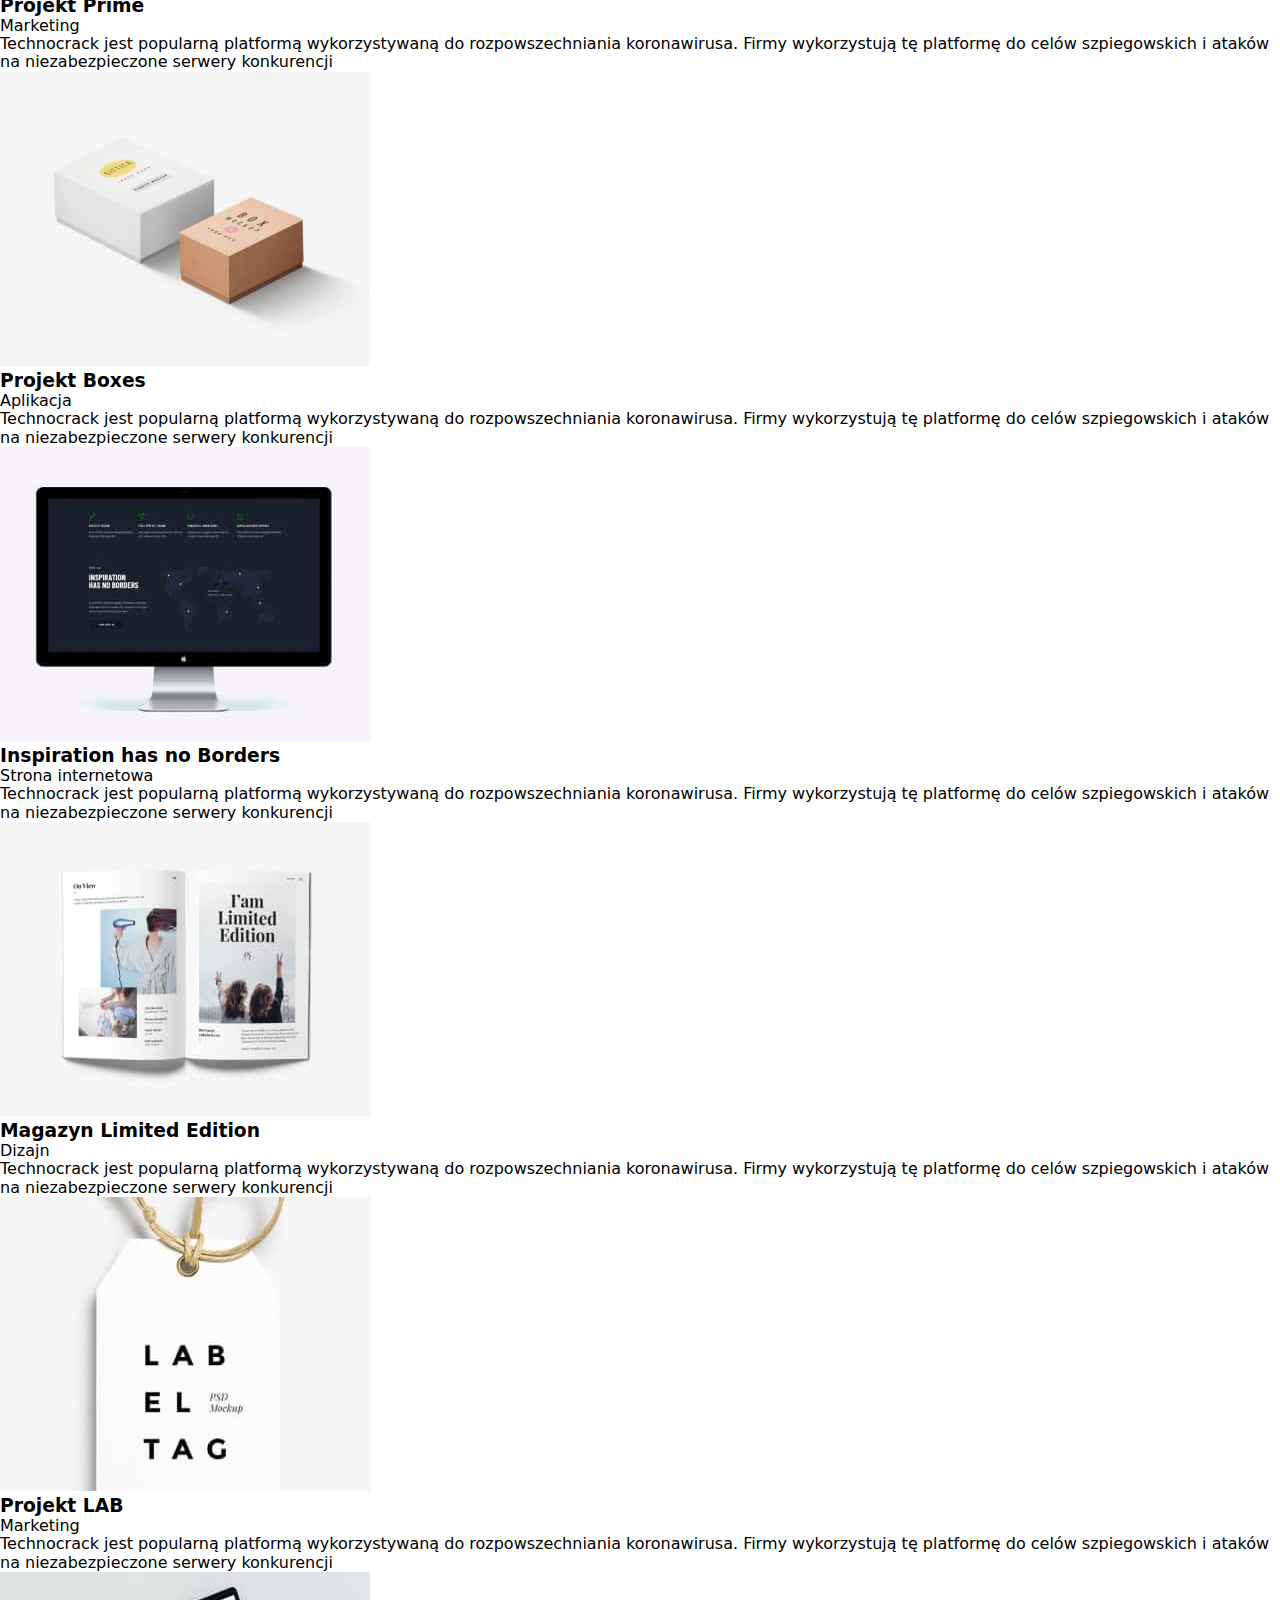
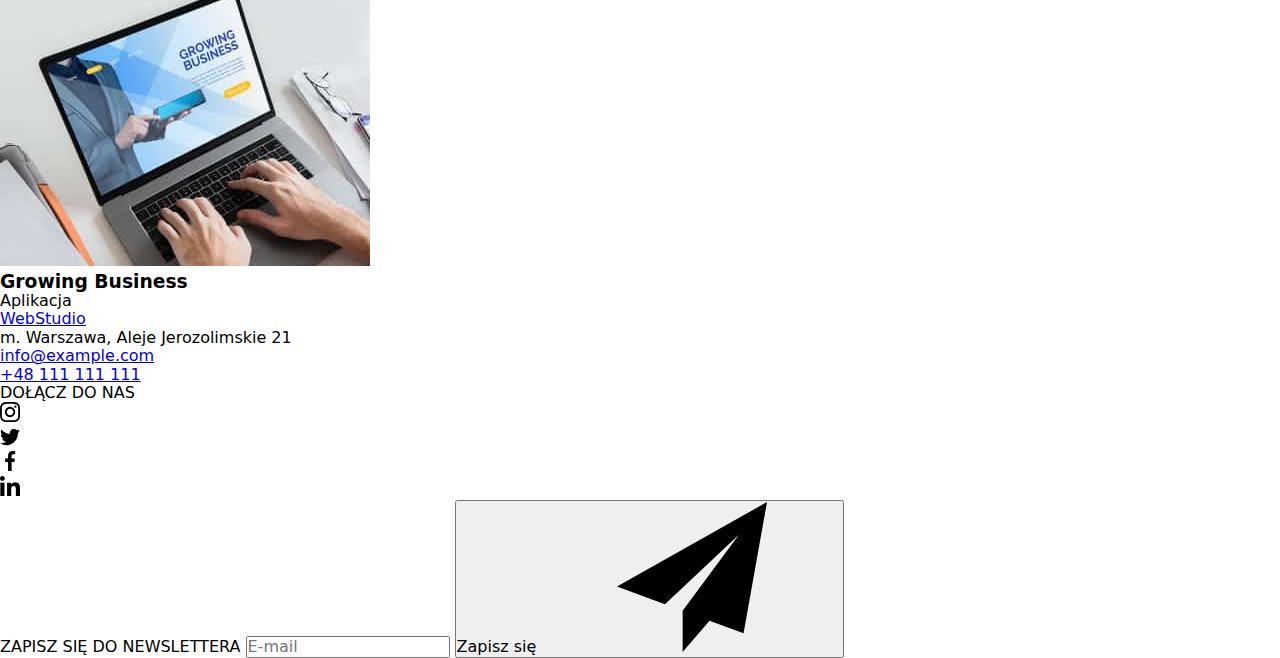
==== commit 0eeccc18: "added sass" ====
--- a/portfolio.html
+++ b/portfolio.html
@@ -29,7 +29,7 @@
                             <ul class="header-sides">
                                 <li>
                                     <a
-                                        class="header-sides__webpage-one"
+                                        class="header-sides__webpage"
                                         href="./index.html"
                                         >Agencja</a
                                     >
@@ -43,7 +43,7 @@
                                 </li>
                                 <li>
                                     <a
-                                        class="header-sides__webpage-two"
+                                        class="header-sides__webpage"
                                         href="#"
                                         target="_blank"
                                         >Kontakt</a
@@ -95,255 +95,291 @@
         <main>
             <section class="section">
                 <div class="container">
-                    <div class="navigation">
-                        <button type="button" class="button">Wszystkie</button>
-                        <button type="button" class="button">Strony</button>
-                        <button type="button" class="button">Aplikacja</button>
-                        <button type="button" class="button">Dizajn</button>
-                        <button type="button" class="button">Marketing</button>
+                    <div class="selection-buttons">
+                        <button type="button" class="selection-buttons__button">
+                            Wszystkie
+                        </button>
+                        <button type="button" class="selection-buttons__button">
+                            Strony
+                        </button>
+                        <button type="button" class="selection-buttons__button">
+                            Aplikacja
+                        </button>
+                        <button type="button" class="selection-buttons__button">
+                            Dizajn
+                        </button>
+                        <button type="button" class="selection-buttons__button">
+                            Marketing
+                        </button>
                     </div>
                 </div>
             </section>
-            <section class="pictures">
+            <section>
                 <div class="container">
-                    <ul class="projects">
-                        <li class="info-block-two">
-                            <div class="bluebox-background">
-                                <div class="bluebox">
-                                    <p class="bluebox-text">
-                                        Technocrack jest popularną platformą
-                                        wykorzystywaną do rozpowszechniania
-                                        koronawirusa. Firmy wykorzystują tę
-                                        platformę do celów szpiegowskich i
-                                        ataków na niezabezpieczone serwery
-                                        konkurencji
-                                    </p>
-                                </div>
-                                <img
-                                    class="picture"
+                    <ul class="projects-flex">
+                        <li class="project-block">
+                            <div class="blue-window">
+                                <div class="blue-window__details">
+                                    <p class="blue-window__details--text">
+                                        Technocrack jest popularną platformą
+                                        wykorzystywaną do rozpowszechniania
+                                        koronawirusa. Firmy wykorzystują tę
+                                        platformę do celów szpiegowskich i
+                                        ataków na niezabezpieczone serwery
+                                        konkurencji
+                                    </p>
+                                </div>
+                                <img
+                                    class="blue-window__picture-before"
                                     src="./images/technocrack.jpg"
                                     alt="Menu strony w internecie."
                                     width="370"
                                     height="294"
                                 />
                             </div>
-                            <div class="borderline">
-                                <h3 class="proj-title">Technocrack</h3>
-                                <p class="proj-description">
+                            <div class="project-block__description">
+                                <h3 class="project-block__description--title">
+                                    Technocrack
+                                </h3>
+                                <p class="project-block__description--text">
                                     Strona internetowa
                                 </p>
                             </div>
                         </li>
-                        <li class="info-block-two">
-                            <div class="bluebox-background">
-                                <div class="bluebox">
-                                    <p class="bluebox-text">
-                                        Technocrack jest popularną platformą
-                                        wykorzystywaną do rozpowszechniania
-                                        koronawirusa. Firmy wykorzystują tę
-                                        platformę do celów szpiegowskich i
-                                        ataków na niezabezpieczone serwery
-                                        konkurencji
-                                    </p>
-                                </div>
-                                <img
-                                    class="picture"
+                        <li class="project-block">
+                            <div class="blue-window">
+                                <div class="blue-window__details">
+                                    <p class="blue-window__details--text">
+                                        Technocrack jest popularną platformą
+                                        wykorzystywaną do rozpowszechniania
+                                        koronawirusa. Firmy wykorzystują tę
+                                        platformę do celów szpiegowskich i
+                                        ataków na niezabezpieczone serwery
+                                        konkurencji
+                                    </p>
+                                </div>
+                                <img
+                                    class="blue-window__picture-before"
                                     src="./images/grafika_new_orlean.jpg"
                                     alt="Koszykarze walczą o piłkę"
                                     width="370"
                                     height="294"
                                 />
                             </div>
-                            <div class="borderline">
-                                <h3 class="proj-title">
+                            <div class="project-block__description">
+                                <h3 class="project-block__description--title">
                                     Grafika New Orlean vs Golden Star
                                 </h3>
-                                <p class="proj-description">Dizajn</p>
-                            </div>
-                        </li>
-                        <li class="info-block-two">
-                            <div class="bluebox-background">
-                                <div class="bluebox">
-                                    <p class="bluebox-text">
-                                        Technocrack jest popularną platformą
-                                        wykorzystywaną do rozpowszechniania
-                                        koronawirusa. Firmy wykorzystują tę
-                                        platformę do celów szpiegowskich i
-                                        ataków na niezabezpieczone serwery
-                                        konkurencji
-                                    </p>
-                                </div>
-                                <img
-                                    class="picture"
+                                <p class="project-block__description--text">
+                                    Dizajn
+                                </p>
+                            </div>
+                        </li>
+                        <li class="project-block">
+                            <div class="blue-window">
+                                <div class="blue-window__details">
+                                    <p class="blue-window__details--text">
+                                        Technocrack jest popularną platformą
+                                        wykorzystywaną do rozpowszechniania
+                                        koronawirusa. Firmy wykorzystują tę
+                                        platformę do celów szpiegowskich i
+                                        ataków na niezabezpieczone serwery
+                                        konkurencji
+                                    </p>
+                                </div>
+                                <img
+                                    class="blue-window__picture-before"
                                     src="./images/seafood.jpg"
                                     alt="Logo restauracji"
                                     width="370"
                                     height="294"
                                 />
                             </div>
-                            <div class="borderline">
-                                <h3 class="proj-title">Restauracja Seafood</h3>
-                                <p class="proj-description">Aplikacja</p>
-                            </div>
-                        </li>
-                        <li class="info-block-two">
-                            <div class="bluebox-background">
-                                <div class="bluebox">
-                                    <p class="bluebox-text">
-                                        Technocrack jest popularną platformą
-                                        wykorzystywaną do rozpowszechniania
-                                        koronawirusa. Firmy wykorzystują tę
-                                        platformę do celów szpiegowskich i
-                                        ataków na niezabezpieczone serwery
-                                        konkurencji
-                                    </p>
-                                </div>
-                                <img
-                                    class="picture"
+                            <div class="project-block__description">
+                                <h3 class="project-block__description--title">
+                                    Restauracja Seafood
+                                </h3>
+                                <p class="project-block__description--text">
+                                    Aplikacja
+                                </p>
+                            </div>
+                        </li>
+                        <li class="project-block">
+                            <div class="blue-window">
+                                <div class="blue-window__details">
+                                    <p class="blue-window__details--text">
+                                        Technocrack jest popularną platformą
+                                        wykorzystywaną do rozpowszechniania
+                                        koronawirusa. Firmy wykorzystują tę
+                                        platformę do celów szpiegowskich i
+                                        ataków na niezabezpieczone serwery
+                                        konkurencji
+                                    </p>
+                                </div>
+                                <img
+                                    class="blue-window__picture-before"
                                     src="./images/prime.jpg"
                                     alt="Czarne słuchawki z dużymi nausznikami"
                                     width="370"
                                     height="294"
                                 />
                             </div>
-                            <div class="borderline">
-                                <h3 class="proj-title">Projekt Prime</h3>
-                                <p class="proj-description">Marketing</p>
-                            </div>
-                        </li>
-                        <li class="info-block-two">
-                            <div class="bluebox-background">
-                                <div class="bluebox">
-                                    <p class="bluebox-text">
-                                        Technocrack jest popularną platformą
-                                        wykorzystywaną do rozpowszechniania
-                                        koronawirusa. Firmy wykorzystują tę
-                                        platformę do celów szpiegowskich i
-                                        ataków na niezabezpieczone serwery
-                                        konkurencji
-                                    </p>
-                                </div>
-                                <img
-                                    class="picture"
+                            <div class="project-block__description">
+                                <h3 class="project-block__description--title">
+                                    Projekt Prime
+                                </h3>
+                                <p class="project-block__description--text">
+                                    Marketing
+                                </p>
+                            </div>
+                        </li>
+                        <li class="project-block">
+                            <div class="blue-window">
+                                <div class="blue-window__details">
+                                    <p class="blue-window__details--text">
+                                        Technocrack jest popularną platformą
+                                        wykorzystywaną do rozpowszechniania
+                                        koronawirusa. Firmy wykorzystują tę
+                                        platformę do celów szpiegowskich i
+                                        ataków na niezabezpieczone serwery
+                                        konkurencji
+                                    </p>
+                                </div>
+                                <img
+                                    class="blue-window__picture-before"
                                     src="./images/boxes.jpg"
                                     alt="Dwa pudełka - białe i brązowe"
                                     width="370"
                                     height="294"
                                 />
                             </div>
-                            <div class="borderline">
-                                <h3 class="proj-title">Projekt Boxes</h3>
-
-                                <p class="proj-description">Aplikacja</p>
-                            </div>
-                        </li>
-                        <li class="info-block-two">
-                            <div class="bluebox-background">
-                                <div class="bluebox">
-                                    <p class="bluebox-text">
-                                        Technocrack jest popularną platformą
-                                        wykorzystywaną do rozpowszechniania
-                                        koronawirusa. Firmy wykorzystują tę
-                                        platformę do celów szpiegowskich i
-                                        ataków na niezabezpieczone serwery
-                                        konkurencji
-                                    </p>
-                                </div>
-                                <img
-                                    class="picture"
+                            <div class="project-block__description">
+                                <h3 class="project-block__description--title">
+                                    Projekt Boxes
+                                </h3>
+
+                                <p class="project-block__description--text">
+                                    Aplikacja
+                                </p>
+                            </div>
+                        </li>
+                        <li class="project-block">
+                            <div class="blue-window">
+                                <div class="blue-window__details">
+                                    <p class="blue-window__details--text">
+                                        Technocrack jest popularną platformą
+                                        wykorzystywaną do rozpowszechniania
+                                        koronawirusa. Firmy wykorzystują tę
+                                        platformę do celów szpiegowskich i
+                                        ataków na niezabezpieczone serwery
+                                        konkurencji
+                                    </p>
+                                </div>
+                                <img
+                                    class="blue-window__picture-before"
                                     src="./images/no_borders.jpg"
                                     alt="Strona główna na ekranie monitora"
                                     width="370"
                                     height="294"
                                 />
                             </div>
-                            <div class="borderline">
-                                <h3 class="proj-title">
+                            <div class="project-block__description">
+                                <h3 class="project-block__description--title">
                                     Inspiration has no Borders
                                 </h3>
-                                <p class="proj-description">
+                                <p class="project-block__description--text">
                                     Strona internetowa
                                 </p>
                             </div>
                         </li>
-                        <li class="info-block-two">
-                            <div class="bluebox-background">
-                                <div class="bluebox">
-                                    <p class="bluebox-text">
-                                        Technocrack jest popularną platformą
-                                        wykorzystywaną do rozpowszechniania
-                                        koronawirusa. Firmy wykorzystują tę
-                                        platformę do celów szpiegowskich i
-                                        ataków na niezabezpieczone serwery
-                                        konkurencji
-                                    </p>
-                                </div>
-                                <img
-                                    class="picture"
+                        <li class="project-block">
+                            <div class="blue-window">
+                                <div class="blue-window__details">
+                                    <p class="blue-window__details--text">
+                                        Technocrack jest popularną platformą
+                                        wykorzystywaną do rozpowszechniania
+                                        koronawirusa. Firmy wykorzystują tę
+                                        platformę do celów szpiegowskich i
+                                        ataków na niezabezpieczone serwery
+                                        konkurencji
+                                    </p>
+                                </div>
+                                <img
+                                    class="blue-window__picture-before"
                                     src="./images/limited_edition.jpg"
                                     alt="Otwarte czasopismo"
                                     width="370"
                                     height="294"
                                 />
                             </div>
-                            <div class="borderline">
-                                <h3 class="proj-title">
+                            <div class="project-block__description">
+                                <h3 class="project-block__description--title">
                                     Magazyn Limited Edition
                                 </h3>
 
-                                <p class="proj-description">Dizajn</p>
-                            </div>
-                        </li>
-                        <li class="info-block-two">
-                            <div class="bluebox-background">
-                                <div class="bluebox">
-                                    <p class="bluebox-text">
-                                        Technocrack jest popularną platformą
-                                        wykorzystywaną do rozpowszechniania
-                                        koronawirusa. Firmy wykorzystują tę
-                                        platformę do celów szpiegowskich i
-                                        ataków na niezabezpieczone serwery
-                                        konkurencji
-                                    </p>
-                                </div>
-                                <img
-                                    class="picture"
+                                <p class="project-block__description--text">
+                                    Dizajn
+                                </p>
+                            </div>
+                        </li>
+                        <li class="project-block">
+                            <div class="blue-window">
+                                <div class="blue-window__details">
+                                    <p class="blue-window__details--text">
+                                        Technocrack jest popularną platformą
+                                        wykorzystywaną do rozpowszechniania
+                                        koronawirusa. Firmy wykorzystują tę
+                                        platformę do celów szpiegowskich i
+                                        ataków na niezabezpieczone serwery
+                                        konkurencji
+                                    </p>
+                                </div>
+                                <img
+                                    class="blue-window__picture-before"
                                     src="./images/lab.jpg"
                                     alt="Metka z liścikiem"
                                     width="370"
                                     height="294"
                                 />
                             </div>
-                            <div class="borderline">
-                                <h3 class="proj-title">Projekt LAB</h3>
-
-                                <p class="proj-description">Marketing</p>
-                            </div>
-                        </li>
-                        <li class="info-block-two">
-                            <div class="bluebox-background">
-                                <div class="bluebox">
-                                    <p class="bluebox-text">
-                                        Technocrack jest popularną platformą
-                                        wykorzystywaną do rozpowszechniania
-                                        koronawirusa. Firmy wykorzystują tę
-                                        platformę do celów szpiegowskich i
-                                        ataków na niezabezpieczone serwery
-                                        konkurencji
-                                    </p>
-                                </div>
-                                <img
-                                    class="picture"
+                            <div class="project-block__description">
+                                <h3 class="project-block__description--title">
+                                    Projekt LAB
+                                </h3>
+
+                                <p class="project-block__description--text">
+                                    Marketing
+                                </p>
+                            </div>
+                        </li>
+                        <li class="project-block">
+                            <div class="blue-window">
+                                <div class="blue-window__details">
+                                    <p class="blue-window__details--text">
+                                        Technocrack jest popularną platformą
+                                        wykorzystywaną do rozpowszechniania
+                                        koronawirusa. Firmy wykorzystują tę
+                                        platformę do celów szpiegowskich i
+                                        ataków na niezabezpieczone serwery
+                                        konkurencji
+                                    </p>
+                                </div>
+                                <img
+                                    class="blue-window__picture-before"
                                     src="./images/growing_business.jpg"
                                     alt="Praca na laptopie"
                                     width="370"
                                     height="294"
                                 />
                             </div>
-                            <div class="borderline">
-                                <h3 class="proj-title">Growing Business</h3>
-
-                                <p class="proj-description">Aplikacja</p>
+                            <div class="project-block__description">
+                                <h3 class="project-block__description--title">
+                                    Growing Business
+                                </h3>
+
+                                <p class="project-block__description--text">
+                                    Aplikacja
+                                </p>
                             </div>
                         </li>
                     </ul>
--- a/css/styles.css
+++ b/css/styles.css
@@ -5,12 +5,19 @@
     padding: 0;
 }
 
+/*I
 :root {
     --active-color: #2196f3;
+    --bcg1-color: #2f303a;
     --bcg2-color: #f5f4fa;
-    --bcg1-color: #2f303a;
+    --bcg3-color: #eeeeee;
     --default-color: #212121;
-}
+    --default-color2: #ffffff;
+    --default-color3: #757575;
+    --default-color4: #afb1b8;
+}
+
+
 
 body {
     font-family: "Roboto", sans-serif;
@@ -29,7 +36,7 @@
     padding: 0 15px;
 }
 
-/* section-title to klasa dla h2*/
+
 
 .section-title {
     font-size: 36px;
@@ -40,12 +47,12 @@
     margin: 0px;
 }
 
-/* HEADER */
+
 
 .header-block {
     display: flex;
     justify-content: space-between;
-    border-bottom: 1px solid #eeeeee;
+    border-bottom: 1px solid var(--bcg3-color);
 }
 
 .header-nav {
@@ -84,6 +91,23 @@
     margin-bottom: 32px;
     gap: 46px;
 }
+.header-sides__webpage {
+    position: relative;
+    font-weight: 500;
+    font-size: 14px;
+    line-height: 1.14;
+    letter-spacing: 0.02em;
+    text-decoration: none;
+    color: var(--default-color);
+    transition-property: color;
+    transition-duration: 250ms;
+    transition-timing-function: cubic-bezier(0.4, 0, 0.2, 1);
+}
+
+.header-sides__webpage:hover {
+    cursor: pointer;
+    color: var(--active-color);
+}
 
 .header-sides__webpage-one {
     position: relative;
@@ -107,7 +131,7 @@
     position: absolute;
     content: "";
     height: 4px;
-    background-color: #2196f3;
+    background-color: var(--active-color);
     width: 100%;
     border-radius: 2px;
     bottom: -33px;
@@ -130,6 +154,16 @@
 .header-sides__webpage-two:hover {
     cursor: pointer;
     color: var(--active-color);
+}
+.header-sides__webpage-two::after {
+    position: absolute;
+    content: "";
+    height: 4px;
+    background-color: var(--active-color);
+    width: 100%;
+    border-radius: 2px;
+    bottom: -33px;
+    left: 0px;
 }
 
 .header-contacts {
@@ -152,8 +186,8 @@
     line-height: 1.14;
     letter-spacing: 0.02em;
     text-decoration: none;
-    color: #757575;
-    fill: #757575;
+    color: var(--default-color3);
+    fill: var(--default-color3);
     transition-property: color, fill;
     transition-duration: 250ms;
     transition-timing-function: cubic-bezier(0.4, 0, 0.2, 1);
@@ -174,8 +208,7 @@
     margin-right: 10px;
 }
 
-/* MAIN */
-/* Pierwsza sekcja */
+
 .background-picture {
     background-image: linear-gradient(
             rgba(47, 48, 58, 0.4),
@@ -202,7 +235,7 @@
 
     margin-left: auto;
     margin-right: auto;
-    color: #ffffff;
+    color: var(--default-color2);
 }
 
 .slogan__button {
@@ -227,10 +260,10 @@
     text-align: center;
     letter-spacing: 0.06em;
 
-    color: #ffffff;
-}
-
-/* Druga sekcja */
+    color: var(--default-color2);
+}
+
+
 
 .lorem-ipsum {
     padding-top: 94px;
@@ -248,7 +281,7 @@
     display: flex;
     align-items: center;
     justify-content: center;
-    background-color: #f5f4fa;
+    background-color: var(--bcg2-color);
     width: 270px;
     height: 120px;
     margin-bottom: 30px;
@@ -266,11 +299,10 @@
     font-size: 14px;
     line-height: 1.71;
     letter-spacing: 0.03em;
-    color: #757575;
+    color: var(--default-color3);
     width: 270px;
 }
 
-/* Trzecia sekcja*/
 
 .daily-business {
     position: relative;
@@ -295,15 +327,15 @@
     line-height: 1.42;
     letter-spacing: 0.03em;
     text-transform: uppercase;
-    color: #ffffff;
+    color: var(--default-color2);
     text-align: center;
     padding-top: 27px;
 }
 
-/* Czwarta sekcja*/
+
 
 .team-background {
-    background-color: #f5f4fa;
+    background-color: var(--bcg2-color);
 }
 .team-list {
     list-style: none;
@@ -315,7 +347,7 @@
     border-bottom-right-radius: 4px;
 }
 .team-member {
-    background: #ffffff;
+    background: var(--default-color2);
 
     box-shadow: 0px 1px 3px rgba(0, 0, 0, 0.12), 0px 1px 1px rgba(0, 0, 0, 0.14),
         0px 2px 1px rgba(0, 0, 0, 0.2);
@@ -339,7 +371,7 @@
     letter-spacing: 0.03em;
     padding-bottom: 30px;
 
-    color: #757575;
+    color: var(--default-color3);
 }
 .team-member__media {
     display: flex;
@@ -353,7 +385,7 @@
     display: flex;
     justify-content: center;
     align-items: center;
-    fill: #afb1b8;
+    fill: var(--default-color4);
     width: 44px;
     height: 44px;
     border-radius: 50%;
@@ -368,7 +400,7 @@
     fill: var(--bcg2-color);
 }
 
-/* CLIENT */
+
 
 .clients {
     list-style: none;
@@ -381,9 +413,9 @@
 .clients__logo {
     width: 170px;
     height: 92px;
-    border: 1px solid #afb1b8;
+    border: 1px solid var(--default-color4);
     border-radius: 4px;
-    fill: #afb1b8;
+    fill: var(--default-color4);
     transition-property: fill, border;
     transition-duration: 250ms;
     transition-timing-function: cubic-bezier(0.4, 0, 0.2, 1);
@@ -391,13 +423,13 @@
 
 .clients__logo:hover {
     cursor: pointer;
-    border: 1px solid #2196f3;
+    border: 1px solid var(--active-color);
     border-radius: 4px;
     fill: var(--active-color);
     fill: var(--active-color);
 }
 
-/* FOOTER */
+
 
 .footer-background {
     background-color: var(--bcg1-color);
@@ -427,11 +459,11 @@
 }
 
 .footer-info__logo--color-one {
-    color: #2196f3;
+    color: var(--active-color);
 }
 
 .footer-info__logo--color-two {
-    color: #ffffff;
+    color: var(--default-color2);
 }
 .footer-info__data {
     list-style: none;
@@ -448,7 +480,7 @@
     letter-spacing: 0.03em;
 
     margin-bottom: auto;
-    color: #ffffff;
+    color: var(--default-color2);
 }
 
 .footer-info__data--contact {
@@ -483,7 +515,7 @@
     line-height: 16px;
     letter-spacing: 0.03em;
 
-    color: #ffffff;
+    color: var(--default-color2);
     padding-left: 70px;
     padding-bottom: 20px;
 }
@@ -536,7 +568,7 @@
     letter-spacing: 0.03em;
     text-transform: uppercase;
 
-    color: #ffffff;
+    color: var(--default-color2);
     padding-bottom: 20px;
 }
 
@@ -588,7 +620,7 @@
     text-align: left;
     letter-spacing: 0.06em;
 
-    color: #ffffff;
+    color: var(--default-color2);
 }
 
 .footer-newsletter__button--icon {
@@ -600,12 +632,9 @@
 
     fill: var(--bcg2-color);
 }
-/* druga strona */
-/* MAIN*/
-
-/* przyciski */
-
-.navigation {
+
+
+.selection-buttons {
     display: flex;
     flex-wrap: wrap;
     flex-direction: row;
@@ -613,7 +642,7 @@
     height: 38px;
     gap: 8px;
 }
-.button {
+.selection-buttons__button {
     border: none;
     cursor: pointer;
     display: block;
@@ -629,30 +658,27 @@
     transition-duration: 250ms;
     transition-timing-function: cubic-bezier(0.4, 0, 0.2, 1);
 }
-.button:hover {
+.selection-buttons__button:hover {
     background-color: var(--active-color);
     box-shadow: 0px 3px 1px rgba(0, 0, 0, 0.1), 0px 1px 2px rgba(0, 0, 0, 0.08),
         0px 2px 2px rgba(0, 0, 0, 0.12);
 
-    color: #ffffff;
-}
-.button:focus {
+    color: var(--default-color2);
+}
+.selection-buttons__button:focus {
     background-color: var(--active-color);
-    color: #ffffff;
+    color: var(--default-color2);
     outline: none;
     box-shadow: 0px 3px 1px rgba(0, 0, 0, 0.1), 0px 1px 2px rgba(0, 0, 0, 0.08),
         0px 2px 2px rgba(0, 0, 0, 0.12);
 }
-.button:active {
+.selection-buttons__button:active {
     background-color: var(--active-color);
 }
 
-/* Obrazy */
-
-.pictures {
-    display: block;
-}
-.projects {
+
+
+.projects-flex {
     list-style: none;
     display: flex;
     flex-wrap: wrap;
@@ -663,28 +689,28 @@
     gap: 30px;
     padding-bottom: 94px;
 }
-.info-block-two {
+.project-block {
     flex-basis: calc((100% - 60px) / 3);
-    background: #ffffff;
+    background: var(--default-color2);
     width: 370px;
     transition-property: box-shadow;
     transition-duration: 250ms;
 }
-.info-block-two:hover,
-.info-block-two:hover .bluebox {
+.project-block:hover,
+.project-block:hover .blue-window__details {
     cursor: pointer;
     box-shadow: 0px 1px 1px rgba(0, 0, 0, 0.12), 0px 4px 4px rgba(0, 0, 0, 0.06),
         1px 4px 6px rgba(0, 0, 0, 0.16);
     transform: translateY(0);
     transition-timing-function: cubic-bezier(0.4, 0, 0.2, 1);
 }
-.bluebox-background {
+.blue-window {
     position: relative;
     overflow: hidden;
     z-index: 1;
 }
 
-.bluebox {
+.blue-window__details {
     border: 0px;
     position: absolute;
     width: 100%;
@@ -695,26 +721,25 @@
     transition-timing-function: cubic-bezier(0.4, 0, 0.2, 1);
 }
 
-.bluebox-text {
+.blue-window__details--text {
     font-weight: 400;
     font-size: 18px;
     line-height: 28px;
     letter-spacing: 0.03em;
-    color: #ffffff;
+    color: var(--default-color2);
     padding-top: 49px;
     padding-left: 24px;
     padding-right: 45px;
 }
-.borderline {
-    border: 1px solid #eeeeee;
-}
-
-.picture {
+.blue-window__picture-before {
     display: block;
     margin-left: auto;
     margin-right: auto;
 }
-.proj-title {
+.project-block__description {
+    border: 1px solid var(--bcg3-color);
+}
+.project-block__description--title {
     font-weight: 700;
     font-size: 18px;
     line-height: 1.89;
@@ -725,7 +750,7 @@
 
     margin: 20px 24px 4px 24px;
 }
-.proj-description {
+.project-block__description--text {
     display: flex;
     justify-content: flex-start;
     font-size: 16px;
@@ -733,10 +758,10 @@
     text-align: left;
     letter-spacing: 0.03em;
     padding: 4px 24px 20px 24px;
-    color: #757575;
-}
-
-/* BACKDROP */
+    color: var(--default-color3);
+}
+
+
 
 .backdrop {
     display: flex;
@@ -769,7 +794,7 @@
     height: 581px;
     left: 35%;
     top: 25%;
-    background: #ffffff;
+    background: var(--default-color2);
     box-shadow: 0px 1px 3px rgba(0, 0, 0, 0.12), 0px 1px 1px rgba(0, 0, 0, 0.14),
         0px 2px 1px rgba(0, 0, 0, 0.2);
     border-radius: 4px;
@@ -787,8 +812,8 @@
     height: 30px;
     margin-top: 8px;
     margin-left: 490px;
-    fill: #212121;
-    background-color: #ffffff;
+    fill: var(--default-color);
+    background-color: var(--default-color2);
     border: 1px solid rgba(0, 0, 0, 0.1);
     border-radius: 50%;
     cursor: pointer;
@@ -809,7 +834,7 @@
     text-align: center;
     letter-spacing: 0.03em;
 
-    color: #212121;
+    color: var(--default-color);
     margin-bottom: 2px;
 }
 
@@ -829,17 +854,17 @@
 }
 
 .modal__field-setup:has(.modal__field-setup--input:focus) {
-    border-color: #2196f3;
+    border-color: var(--active-color);
 }
 .modal__field-setup:has(.modal__field-setup--input:focus)
     .modal__field-setup--icon {
-    fill: #2196f3;
+    fill: var(--active-color);
 }
 
 .modal__field-setup--icon {
     margin-top: 14px;
     margin-left: 15px;
-    fill: #212121;
+    fill: var(--default-color);
     transition: fill;
     transition-duration: 250ms;
     transition-timing-function: cubic-bezier(0.4, 0, 0.2, 1);
@@ -857,7 +882,7 @@
 
     letter-spacing: 0.01em;
 
-    color: #757575;
+    color: var(--default-color3);
 }
 
 .modal__field-setup--input {
@@ -870,7 +895,7 @@
     line-height: 14px;
     letter-spacing: 0.01em;
     width: 100%;
-    color: #000;
+    color: var(--default-color);
 }
 .modal__field-setup--input:focus {
     outline: none;
@@ -900,7 +925,7 @@
     line-height: 14px;
     letter-spacing: 0.01em;
 
-    color: #000;
+    color: var(--default-color);
 
     margin-top: 12px;
     margin-left: 16px;
@@ -927,7 +952,7 @@
 }
 
 .modal__field-comments:has(.modal__field-comments--input:focus) {
-    border-color: #2196f3;
+    border-color: var(--active-color);
 }
 
 .modal-checkbox {
@@ -943,7 +968,7 @@
 
     letter-spacing: 0.03em;
 
-    color: #757575;
+    color: var(--default-color3);
 }
 
 .modal-checkbox__checker {
@@ -961,14 +986,14 @@
     top: 4px;
     left: -20px;
     opacity: 0;
-    fill: #212121;
+    fill: var(--default-color);
 }
 .modal-checkbox__border {
     position: absolute;
     display: block;
     width: 16px;
     height: 15px;
-    border: 2px solid #212121;
+    border: 2px solid var(--default-color);
     border-radius: 2px;
     left: -20px;
     top: 4px;
@@ -990,8 +1015,8 @@
 
 .modal-checkbox__checker:checked + .modal-checkbox__svg {
     opacity: 1;
-    fill: #ffffff;
-    background-color: #2196f3;
+    fill: var(--default-color2);
+    background-color: var(--active-color);
 }
 
 .modal-btn {
@@ -1014,7 +1039,7 @@
 
     text-align: center;
     letter-spacing: 0.06em;
-    color: #ffffff;
+    color: var(--default-color2);
 
     margin-top: 30px;
     margin-left: 164px;
@@ -1026,3 +1051,4 @@
 .modal-btn:hover {
     box-shadow: 0px 4px 4px rgba(0, 0, 0, 0.15);
 }
+*/
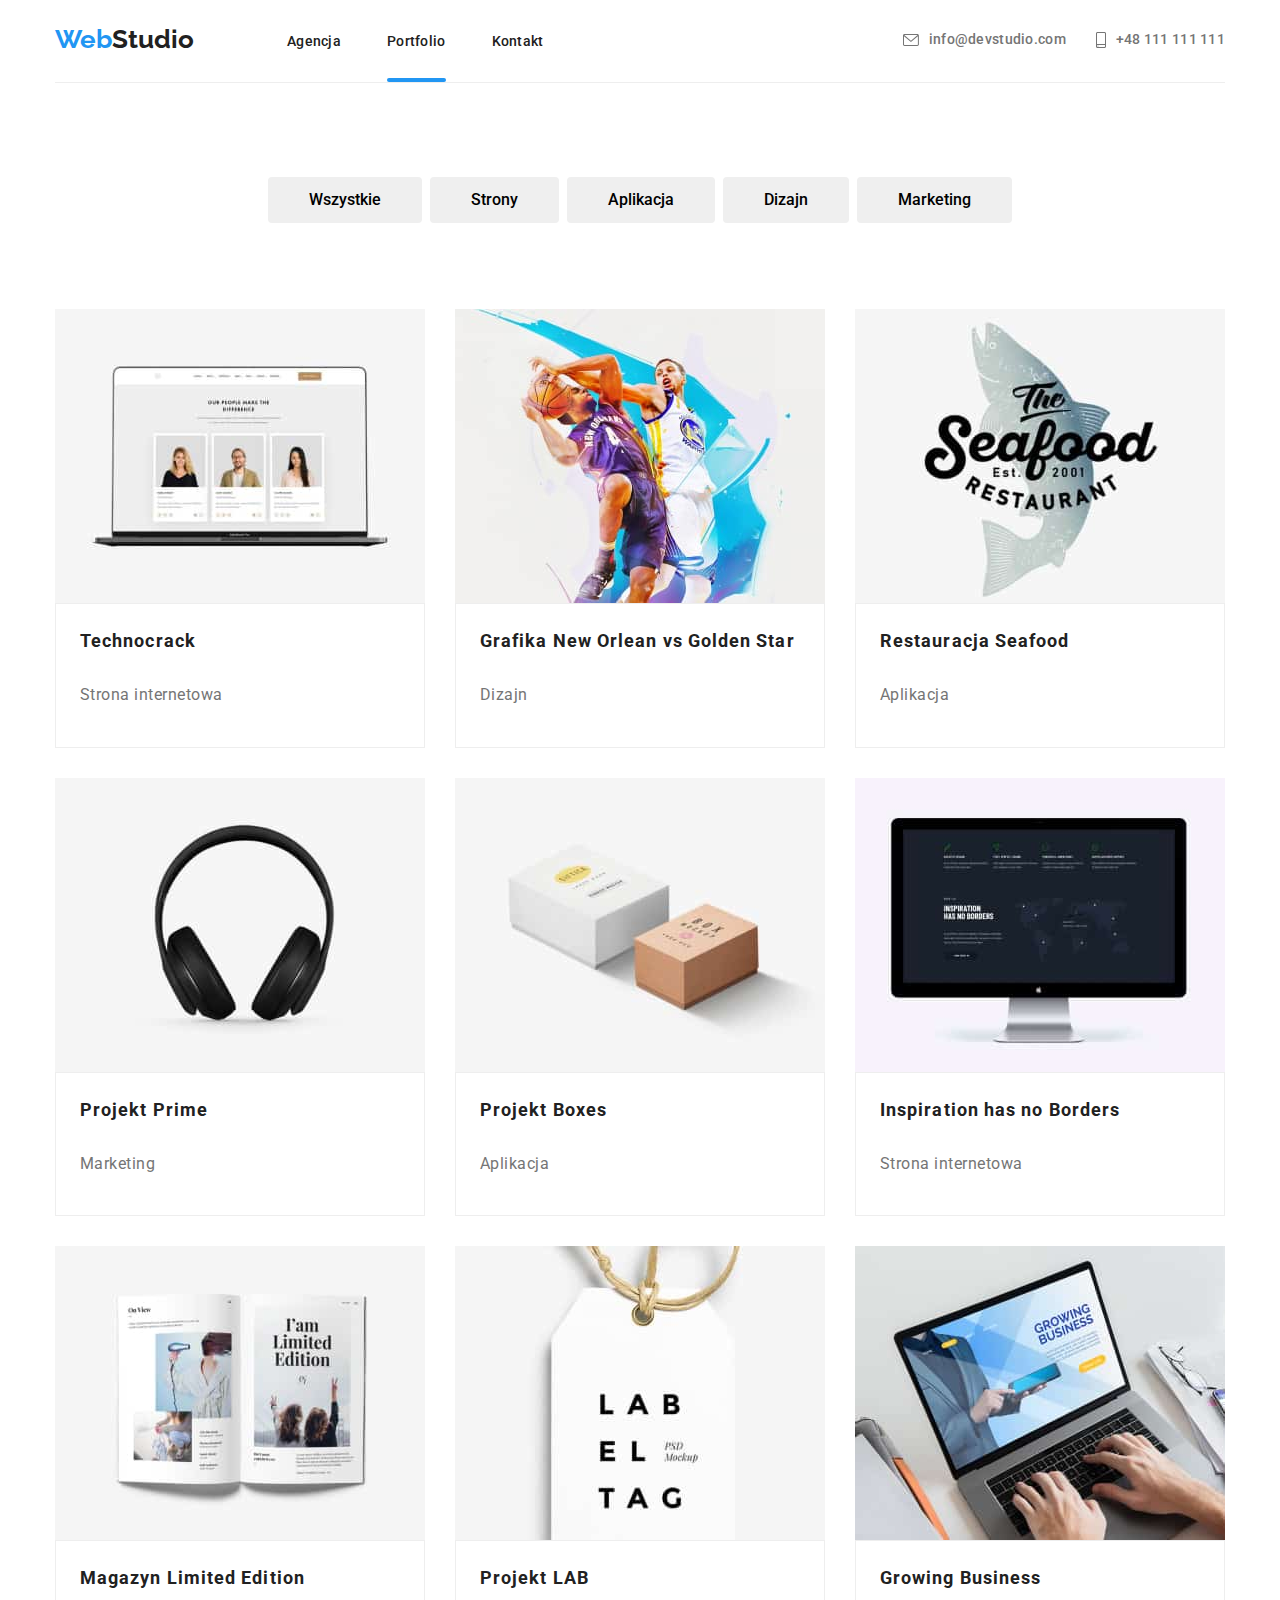
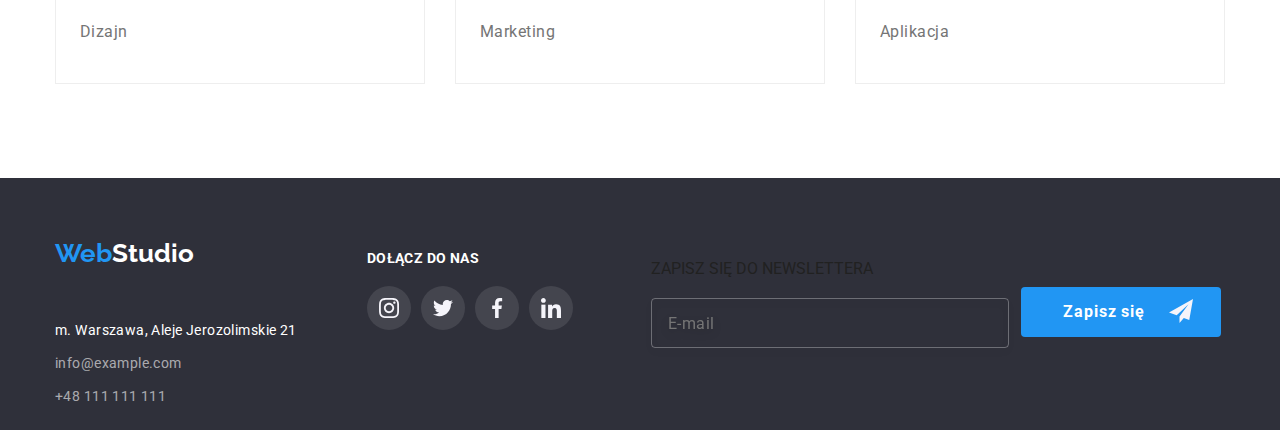
==== commit 9cb6eb61: "sass update" ====
--- a/portfolio.html
+++ b/portfolio.html
@@ -8,7 +8,7 @@
             rel="stylesheet"
             href="https://cdnjs.cloudflare.com/ajax/libs/modern-normalize/1.0.0/modern-normalize.min.css"
         />
-        <link href="./css/styles.css" rel="stylesheet" />
+        <link href="./css/main.min.css" rel="stylesheet" />
         <link rel="preconnect" href="https://fonts.googleapis.com" />
         <link rel="preconnect" href="https://fonts.gstatic.com" crossorigin />
         <link
--- a/css/main.min.css
+++ b/css/main.min.css
@@ -0,0 +1 @@
+:root{--active-color: #2196f3;--bcg1-color: #2f303a;--bcg2-color: #f5f4fa;--bcg3-color: #eeeeee;--default-color: #212121;--default-color2: #ffffff;--default-color3: #757575;--default-color4: #afb1b8}body{font-family:"Roboto",sans-serif;color:var(--default-color);width:100%}.container{margin:0 auto;width:100%;max-width:1200px;padding:0 15px}.section{padding:94px 0px}.section-title{font-size:36px;line-height:1.7;text-align:center;letter-spacing:.03em;padding-bottom:50px;margin:0px}.header-block{display:-webkit-box;display:-ms-flexbox;display:flex;-webkit-box-pack:justify;-ms-flex-pack:justify;justify-content:space-between;border-bottom:1px solid var(--bcg3-color)}.header-nav{display:-webkit-box;display:-ms-flexbox;display:flex}.header-nav__logo{font-family:"Raleway";font-weight:700;font-size:26px;line-height:31px;text-decoration:none;text-align:center;color:var(--default-color);margin-top:24px;margin-right:93px;margin-bottom:25px}.header-nav__logo:visited{color:var(--default-color)}.header-nav__logo--icon{color:var(--active-color)}.header-sides{list-style:none;display:-webkit-box;display:-ms-flexbox;display:flex;-ms-flex-pack:distribute;justify-content:space-around;-ms-flex-wrap:wrap;flex-wrap:wrap;padding-left:0px;margin-top:32px;margin-bottom:32px;gap:46px}.header-sides__webpage{position:relative;font-weight:500;font-size:14px;line-height:1.14;letter-spacing:.02em;text-decoration:none;color:var(--default-color);-webkit-transition-property:color;transition-property:color;-webkit-transition-duration:250ms;transition-duration:250ms;-webkit-transition-timing-function:cubic-bezier(0.4, 0, 0.2, 1);transition-timing-function:cubic-bezier(0.4, 0, 0.2, 1)}.header-sides__webpage:hover{cursor:pointer;color:var(--active-color)}.header-sides__webpage-one{position:relative;font-weight:500;font-size:14px;line-height:1.14;letter-spacing:.02em;text-decoration:none;color:var(--default-color);-webkit-transition-property:color;transition-property:color;-webkit-transition-duration:250ms;transition-duration:250ms;-webkit-transition-timing-function:cubic-bezier(0.4, 0, 0.2, 1);transition-timing-function:cubic-bezier(0.4, 0, 0.2, 1)}.header-sides__webpage-one:hover{cursor:pointer;color:var(--active-color)}.header-sides__webpage-one::after{position:absolute;content:"";height:4px;background-color:var(--active-color);width:100%;border-radius:2px;bottom:-33px;left:0px}.header-sides__webpage-two{position:relative;font-weight:500;font-size:14px;line-height:1.14;letter-spacing:.02em;text-decoration:none;color:var(--default-color);-webkit-transition-property:color;transition-property:color;-webkit-transition-duration:250ms;transition-duration:250ms;-webkit-transition-timing-function:cubic-bezier(0.4, 0, 0.2, 1);transition-timing-function:cubic-bezier(0.4, 0, 0.2, 1)}.header-sides__webpage-two:hover{cursor:pointer;color:var(--active-color)}.header-sides__webpage-two::after{position:absolute;content:"";height:4px;background-color:#2196f3;width:100%;border-radius:2px;bottom:-33px;left:0px}.header-contacts{list-style:none;display:-webkit-box;display:-ms-flexbox;display:flex;justify-items:flex-end;-ms-flex-wrap:wrap;flex-wrap:wrap;padding-left:0px;margin-top:32px;margin-bottom:32px;gap:30px}.header-contacts__redirection{display:-webkit-box;display:-ms-flexbox;display:flex;-webkit-box-orient:horizontal;-webkit-box-direction:normal;-ms-flex-direction:row;flex-direction:row;-webkit-box-align:center;-ms-flex-align:center;align-items:center;font-weight:500;font-size:14px;line-height:1.14;letter-spacing:.02em;text-decoration:none;color:var(--default-color3);fill:var(--default-color3);-webkit-transition-property:color,fill;transition-property:color,fill;-webkit-transition-duration:250ms;transition-duration:250ms;-webkit-transition-timing-function:cubic-bezier(0.4, 0, 0.2, 1);transition-timing-function:cubic-bezier(0.4, 0, 0.2, 1)}.header-contacts__redirection:hover{cursor:pointer;color:var(--active-color);fill:var(--active-color)}.header-contacts__redirection:focus{color:var(--active-color);outline:none}.header-contacts__redirection--icon{margin-right:10px}.background-picture{background-image:-webkit-gradient(linear, left top, left bottom, from(rgba(47, 48, 58, 0.4)), to(rgba(255, 255, 255, 0.1))),url(./../images/backgroundpicture.jpg);background-image:linear-gradient(rgba(47, 48, 58, 0.4), rgba(255, 255, 255, 0.1)),url(./../images/backgroundpicture.jpg);background-repeat:round}.slogan{background-color:rgba(0,0,0,0);padding-top:200px;padding-bottom:200px}.slogan__text{font-weight:900;font-size:44px;line-height:1.33;letter-spacing:.06em;text-transform:uppercase;text-align:center;padding:0px 252px 30px 252px;margin-left:auto;margin-right:auto;color:var(--default-color2)}.slogan__button{border:none;cursor:pointer;display:block;background-color:var(--active-color);font-family:inherit;font-style:normal;font-weight:700;font-size:16px;line-height:1.86;border-radius:4px;padding:0px;margin:auto;padding:10px 41px;-webkit-box-align:center;-ms-flex-align:center;align-items:center;text-align:center;letter-spacing:.06em;color:var(--default-color2)}.lorem-ipsum{padding-top:94px}.lorem-ipsum__list{list-style:none;display:-webkit-box;display:-ms-flexbox;display:flex;-webkit-box-pack:center;-ms-flex-pack:center;justify-content:center;gap:30px;-webkit-box-align:center;-ms-flex-align:center;align-items:center}.lorem-ipsum__list--icon{display:-webkit-box;display:-ms-flexbox;display:flex;-webkit-box-align:center;-ms-flex-align:center;align-items:center;-webkit-box-pack:center;-ms-flex-pack:center;justify-content:center;background-color:var(--bcg2-color);width:270px;height:120px;margin-bottom:30px;border-radius:4px}.lorem-ipsum__list--text-title{display:block;font-size:14px;line-height:1.42;letter-spacing:.03em;text-transform:uppercase}.lorem-ipsum__list--text{font-size:14px;line-height:1.71;letter-spacing:.03em;color:var(--default-color3);width:270px}.daily-business{position:relative;list-style:none;display:-webkit-box;display:-ms-flexbox;display:flex;-webkit-box-pack:center;-ms-flex-pack:center;justify-content:center;gap:30px;padding-left:0px}.daily-business__description-box{position:absolute;width:370px;height:70px;bottom:4px;background:rgba(47,48,58,.8)}.daily-business__description-box--text{font-weight:700;font-size:14px;line-height:1.42;letter-spacing:.03em;text-transform:uppercase;color:var(--default-color2);text-align:center;padding-top:27px}.team-background{background-color:var(--bcg2-color)}.team-list{list-style:none;display:-webkit-box;display:-ms-flexbox;display:flex;padding-left:0px;-webkit-box-pack:center;-ms-flex-pack:center;justify-content:center;gap:30px;border-bottom-left-radius:4px;border-bottom-right-radius:4px}.team-member{background:var(--default-color2);-webkit-box-shadow:0px 1px 3px rgba(0,0,0,.12),0px 1px 1px rgba(0,0,0,.14),0px 2px 1px rgba(0,0,0,.2);box-shadow:0px 1px 3px rgba(0,0,0,.12),0px 1px 1px rgba(0,0,0,.14),0px 2px 1px rgba(0,0,0,.2);border-radius:0px 0px 4px 4px}.team-member__name{font-weight:500;font-size:16px;line-height:1.19;padding-top:30px;padding-bottom:10px;text-align:center;letter-spacing:.03em}.team-member__position{font-size:16px;line-height:19px;text-align:center;letter-spacing:.03em;padding-bottom:30px;color:var(--default-color3)}.team-member__media{display:-webkit-box;display:-ms-flexbox;display:flex;-webkit-box-orient:horizontal;-webkit-box-direction:normal;-ms-flex-direction:row;flex-direction:row;-webkit-box-pack:center;-ms-flex-pack:center;justify-content:center;gap:10px;padding-bottom:30px}.team-member__media--icon{display:-webkit-box;display:-ms-flexbox;display:flex;-webkit-box-pack:center;-ms-flex-pack:center;justify-content:center;-webkit-box-align:center;-ms-flex-align:center;align-items:center;fill:var(--default-color4);width:44px;height:44px;border-radius:50%;-webkit-transition-property:background-color,fill;transition-property:background-color,fill;-webkit-transition-duration:250ms;transition-duration:250ms;-webkit-transition-timing-function:cubic-bezier(0.4, 0, 0.2, 1);transition-timing-function:cubic-bezier(0.4, 0, 0.2, 1)}.team-member__media--icon:hover{cursor:pointer;background-color:var(--active-color);fill:var(--bcg2-color)}.clients{list-style:none;display:-webkit-box;display:-ms-flexbox;display:flex;-webkit-box-orient:horizontal;-webkit-box-direction:normal;-ms-flex-direction:row;flex-direction:row;-webkit-box-pack:center;-ms-flex-pack:center;justify-content:center;-webkit-box-align:center;-ms-flex-align:center;align-items:center;gap:30px}.clients__logo{width:170px;height:92px;border:1px solid var(--default-color4);border-radius:4px;fill:var(--default-color4);-webkit-transition-property:fill,border;transition-property:fill,border;-webkit-transition-duration:250ms;transition-duration:250ms;-webkit-transition-timing-function:cubic-bezier(0.4, 0, 0.2, 1);transition-timing-function:cubic-bezier(0.4, 0, 0.2, 1)}.clients__logo:hover{cursor:pointer;border:1px solid var(--active-color);border-radius:4px;fill:var(--active-color);fill:var(--active-color)}.footer-background{background-color:var(--bcg1-color)}.footer-info{display:-webkit-box;display:-ms-flexbox;display:flex;-webkit-box-orient:vertical;-webkit-box-direction:normal;-ms-flex-direction:column;flex-direction:column}.footer-info__logo{display:block;font-family:"Raleway";font-weight:700;font-size:26px;line-height:31px;padding-top:60px;margin-bottom:20px;text-decoration:none;color:var(--default-color)}.footer-info__logo:visited{color:var(--default-color)}.footer-info__logo--color-one{color:var(--active-color)}.footer-info__logo--color-two{color:var(--default-color2)}.footer-info__data{list-style:none;display:-webkit-box;display:-ms-flexbox;display:flex;-webkit-box-orient:vertical;-webkit-box-direction:normal;-ms-flex-direction:column;flex-direction:column;padding-left:0px;gap:9px}.footer-info__data--address{font-size:14px;line-height:1.71;font-style:normal;letter-spacing:.03em;margin-bottom:auto;color:var(--default-color2)}.footer-info__data--contact{font-size:14px;line-height:1.71;letter-spacing:.03em;color:rgba(255,255,255,.6);text-decoration:none}.footer-info__data--contact:hover{cursor:pointer;color:var(--active-color)}.footer-info__data--contact:focus{color:var(--active-color);outline:none}.footer-section{display:-webkit-box;display:-ms-flexbox;display:flex;-webkit-box-orient:horizontal;-webkit-box-direction:normal;-ms-flex-direction:row;flex-direction:row}.footer-media{display:-webkit-box;display:-ms-flexbox;display:flex;-webkit-box-orient:vertical;-webkit-box-direction:normal;-ms-flex-direction:column;flex-direction:column;-webkit-box-align:start;-ms-flex-align:start;align-items:flex-start}.footer-media__text{font-family:"Roboto";font-style:normal;font-weight:700;font-size:14px;padding-top:72px;line-height:16px;letter-spacing:.03em;color:var(--default-color2);padding-left:70px;padding-bottom:20px}.footer-media__redirection{display:-webkit-box;display:-ms-flexbox;display:flex;-webkit-box-orient:horizontal;-webkit-box-direction:normal;-ms-flex-direction:row;flex-direction:row;-webkit-box-pack:center;-ms-flex-pack:center;justify-content:center;-webkit-box-align:center;-ms-flex-align:center;align-items:center;gap:10px;padding-bottom:100px;padding-left:70px}.footer-media__redirection--icon{display:-webkit-box;display:-ms-flexbox;display:flex;-webkit-box-pack:center;-ms-flex-pack:center;justify-content:center;-webkit-box-align:center;-ms-flex-align:center;align-items:center;width:44px;height:44px;border-radius:50%;background:rgba(255,255,255,.1);fill:var(--bcg2-color);-webkit-transition-property:background-color,fill;transition-property:background-color,fill;-webkit-transition-duration:250ms;transition-duration:250ms;-webkit-transition-timing-function:cubic-bezier(0.4, 0, 0.2, 1);transition-timing-function:cubic-bezier(0.4, 0, 0.2, 1)}.footer-media__redirection--icon:hover{cursor:pointer;background-color:var(--active-color)}.footer-newsletter{display:-webkit-box;display:-ms-flexbox;display:flex;-webkit-box-align:center;-ms-flex-align:center;align-items:center;position:relative;margin-left:78px;gap:12px}.footer-newsletter__sigunp{display:-webkit-box;display:-ms-flexbox;display:flex;-webkit-box-orient:vertical;-webkit-box-direction:normal;-ms-flex-direction:column;flex-direction:column;font-family:"Roboto";font-style:normal;font-weight:700;font-size:14px;line-height:16px;letter-spacing:.03em;text-transform:uppercase;color:var(--default-color2);padding-bottom:20px}.footer-newsletter__signup--mail{font-family:"Roboto";font-style:normal;font-weight:400;font-size:16px;line-height:20px;display:-webkit-box;display:-ms-flexbox;display:flex;-webkit-box-align:center;-ms-flex-align:center;align-items:center;letter-spacing:.03em;width:358px;height:50px;padding-top:15px;padding-bottom:15px;padding-left:16px;border:1px solid rgba(255,255,255,.3);-webkit-filter:drop-shadow(0px 4px 4px rgba(0, 0, 0, 0.15));filter:drop-shadow(0px 4px 4px rgba(0, 0, 0, 0.15));border-radius:4px;margin-top:20px;background-color:rgba(0,0,0,0);color:rgba(255,255,255,.6)}.footer-newsletter__signup--mail:focus{outline:none}.footer-newsletter__button{border:none;cursor:pointer;display:block;width:200px;height:50px;margin-top:15px;background-color:var(--active-color);font-family:inherit;font-style:normal;font-weight:700;font-size:16px;line-height:1.86;border-radius:4px;padding:10px 28px 10px 42px;text-align:left;letter-spacing:.06em;color:var(--default-color2)}.footer-newsletter__button--icon{position:absolute;width:24px;height:24px;margin-top:2px;margin-left:24px;fill:var(--bcg2-color)}.selection-buttons{display:-webkit-box;display:-ms-flexbox;display:flex;-ms-flex-wrap:wrap;flex-wrap:wrap;-webkit-box-orient:horizontal;-webkit-box-direction:normal;-ms-flex-direction:row;flex-direction:row;-webkit-box-pack:center;-ms-flex-pack:center;justify-content:center;height:38px;gap:8px}.selection-buttons__button{border:none;cursor:pointer;display:block;font-family:inherit;font-weight:500;font-size:16px;line-height:1.62;border-radius:4px;padding:10px 41px;-webkit-transition-property:background-color,color,-webkit-box-shadow;transition-property:background-color,color,-webkit-box-shadow;transition-property:box-shadow,background-color,color;transition-property:box-shadow,background-color,color,-webkit-box-shadow;-webkit-transition-duration:250ms;transition-duration:250ms;-webkit-transition-timing-function:cubic-bezier(0.4, 0, 0.2, 1);transition-timing-function:cubic-bezier(0.4, 0, 0.2, 1)}.selection-buttons__button:hover{background-color:var(--active-color);-webkit-box-shadow:0px 3px 1px rgba(0,0,0,.1),0px 1px 2px rgba(0,0,0,.08),0px 2px 2px rgba(0,0,0,.12);box-shadow:0px 3px 1px rgba(0,0,0,.1),0px 1px 2px rgba(0,0,0,.08),0px 2px 2px rgba(0,0,0,.12);color:var(--default-color2)}.selection-buttons__button:focus{background-color:var(--active-color);color:var(--default-color2);outline:none;-webkit-box-shadow:0px 3px 1px rgba(0,0,0,.1),0px 1px 2px rgba(0,0,0,.08),0px 2px 2px rgba(0,0,0,.12);box-shadow:0px 3px 1px rgba(0,0,0,.1),0px 1px 2px rgba(0,0,0,.08),0px 2px 2px rgba(0,0,0,.12)}.selection-buttons__button:active{background-color:var(--active-color)}.projects-flex{list-style:none;display:-webkit-box;display:-ms-flexbox;display:flex;-ms-flex-wrap:wrap;flex-wrap:wrap;-webkit-box-orient:horizontal;-webkit-box-direction:normal;-ms-flex-direction:row;flex-direction:row;-webkit-box-pack:justify;-ms-flex-pack:justify;justify-content:space-between;padding-left:0px;margin:0px;gap:30px;padding-bottom:94px}.project-block{-ms-flex-preferred-size:calc((100% - 60px)/3);flex-basis:calc((100% - 60px)/3);background:var(--default-color2);width:370px;-webkit-transition-property:-webkit-box-shadow;transition-property:-webkit-box-shadow;transition-property:box-shadow;transition-property:box-shadow, -webkit-box-shadow;-webkit-transition-duration:250ms;transition-duration:250ms}.project-block:hover,.project-block:hover .blue-window__details{cursor:pointer;-webkit-box-shadow:0px 1px 1px rgba(0,0,0,.12),0px 4px 4px rgba(0,0,0,.06),1px 4px 6px rgba(0,0,0,.16);box-shadow:0px 1px 1px rgba(0,0,0,.12),0px 4px 4px rgba(0,0,0,.06),1px 4px 6px rgba(0,0,0,.16);-webkit-transform:translateY(0);transform:translateY(0);-webkit-transition-timing-function:cubic-bezier(0.4, 0, 0.2, 1);transition-timing-function:cubic-bezier(0.4, 0, 0.2, 1)}.project-block__description{border:1px solid var(--bcg3-color)}.project-block__description--title{font-weight:700;font-size:18px;line-height:1.89;letter-spacing:.06em;color:var(--default-color);width:322px;height:36px;margin:20px 24px 4px 24px}.project-block__description--text{display:-webkit-box;display:-ms-flexbox;display:flex;-webkit-box-pack:start;-ms-flex-pack:start;justify-content:flex-start;font-size:16px;line-height:1.89;text-align:left;letter-spacing:.03em;padding:4px 24px 20px 24px;color:var(--default-color3)}.blue-window{position:relative;overflow:hidden;z-index:1}.blue-window__details{border:0px;position:absolute;width:100%;height:100%;background-color:rgba(33,150,243,.9);-webkit-transform:translateY(100%);transform:translateY(100%);-webkit-transition:-webkit-transform 250ms;transition:-webkit-transform 250ms;transition:transform 250ms;transition:transform 250ms, -webkit-transform 250ms;-webkit-transition-timing-function:cubic-bezier(0.4, 0, 0.2, 1);transition-timing-function:cubic-bezier(0.4, 0, 0.2, 1)}.blue-window__details--text{font-weight:400;font-size:18px;line-height:28px;letter-spacing:.03em;color:var(--default-color2);padding-top:49px;padding-left:24px;padding-right:45px}.blue-window__picture-before{display:block;margin-left:auto;margin-right:auto}.backdrop{display:-webkit-box;display:-ms-flexbox;display:flex;position:fixed;-webkit-box-pack:center;-ms-flex-pack:center;justify-content:center;-ms-flex-line-pack:center;align-content:center;width:100%;height:100%;left:0;top:0;bottom:0;right:0;background-color:rgba(0,0,0,.2);scale:1;opacity:1;visibility:visible;-webkit-transition-property:scale,opacity,visibility;transition-property:scale,opacity,visibility;-webkit-transition-duration:250ms;transition-duration:250ms;-webkit-transition-timing-function:cubic-bezier(0.4, 0, 0.2, 1);transition-timing-function:cubic-bezier(0.4, 0, 0.2, 1)}.is-hidden{opacity:0;visibility:hidden;pointer-events:none}.modal{position:sticky;width:528px;height:581px;left:35%;top:25%;background:var(--default-color2);-webkit-box-shadow:0px 1px 3px rgba(0,0,0,.12),0px 1px 1px rgba(0,0,0,.14),0px 2px 1px rgba(0,0,0,.2);box-shadow:0px 1px 3px rgba(0,0,0,.12),0px 1px 1px rgba(0,0,0,.14),0px 2px 1px rgba(0,0,0,.2);border-radius:4px;opacity:inherit;visibility:inherit;-webkit-transition-property:visibility,opacity;transition-property:visibility,opacity;-webkit-transition-duration:250ms;transition-duration:250ms;-webkit-transition-timing-function:cubic-bezier(0.4, 0, 0.2, 1);transition-timing-function:cubic-bezier(0.4, 0, 0.2, 1)}.modal__close-btn{top:8px;right:8px;width:30px;height:30px;margin-top:8px;margin-left:490px;fill:var(--default-color);background-color:var(--default-color2);border:1px solid rgba(0,0,0,.1);border-radius:50%;cursor:pointer}.modal__form-data .data-label{position:absolute;margin-top:-18px;font-family:"Roboto";font-style:normal;font-weight:400;font-size:12px;line-height:14px;letter-spacing:.01em;color:var(--default-color3)}.modal__field-setup{display:-webkit-box;display:-ms-flexbox;display:flex;position:relative;margin-top:28px;width:448px;height:40px;margin-left:40px;border:1px solid rgba(33,33,33,.2);border-radius:4px;-webkit-transition:border-color,fill;transition:border-color,fill;-webkit-transition-duration:250ms;transition-duration:250ms;-webkit-transition-timing-function:cubic-bezier(0.4, 0, 0.2, 1);transition-timing-function:cubic-bezier(0.4, 0, 0.2, 1)}.modal__field-setup:has(.modal__field-setup--input:focus){border-color:var(--active-color)}.modal__field-setup:has(.modal__field-setup--input:focus) .modal__field-setup--icon{fill:var(--active-color)}.modal__field-setup--icon{margin-top:14px;margin-left:15px;fill:var(--default-color);-webkit-transition:fill;transition:fill;-webkit-transition-duration:250ms;transition-duration:250ms;-webkit-transition-timing-function:cubic-bezier(0.4, 0, 0.2, 1);transition-timing-function:cubic-bezier(0.4, 0, 0.2, 1)}.modal__field-setup--input{margin-left:15px;border:none;font-family:"Roboto";font-style:normal;font-weight:400;font-size:12px;line-height:14px;letter-spacing:.01em;width:100%;color:var(--default-color)}.modal__field-setup--input:focus{outline:none}.modal__field-comments{display:-webkit-box;display:-ms-flexbox;display:flex;position:relative;margin-top:28px;width:448px;height:120px;margin-left:40px;border:1px solid rgba(33,33,33,.2);border-radius:4px;-webkit-transition:border-color;transition:border-color;-webkit-transition-duration:250ms;transition-duration:250ms;-webkit-transition-timing-function:cubic-bezier(0.4, 0, 0.2, 1);transition-timing-function:cubic-bezier(0.4, 0, 0.2, 1)}.modal__field-comments:has(.modal__field-comments--input:focus){border-color:var(--active-color)}.modal__field-comments--input{width:416px;height:96px;font-family:"Roboto";font-style:normal;font-weight:400;font-size:12px;line-height:14px;letter-spacing:.01em;color:var(--default-color);margin-top:12px;margin-left:16px;border:none;resize:none}.modal__field-comments--input::-webkit-input-placeholder{width:416px;height:96px;font-family:"Roboto";font-style:normal;font-weight:400;font-size:12px;line-height:14px;letter-spacing:.01em;color:rgba(117,117,117,.5)}.modal__field-comments--input::-moz-placeholder{width:416px;height:96px;font-family:"Roboto";font-style:normal;font-weight:400;font-size:12px;line-height:14px;letter-spacing:.01em;color:rgba(117,117,117,.5)}.modal__field-comments--input:-ms-input-placeholder{width:416px;height:96px;font-family:"Roboto";font-style:normal;font-weight:400;font-size:12px;line-height:14px;letter-spacing:.01em;color:rgba(117,117,117,.5)}.modal__field-comments--input::-ms-input-placeholder{width:416px;height:96px;font-family:"Roboto";font-style:normal;font-weight:400;font-size:12px;line-height:14px;letter-spacing:.01em;color:rgba(117,117,117,.5)}.modal__field-comments--input::placeholder{width:416px;height:96px;font-family:"Roboto";font-style:normal;font-weight:400;font-size:12px;line-height:14px;letter-spacing:.01em;color:rgba(117,117,117,.5)}.modal__field-comments--input:focus{outline:none}.modal-checkbox{display:block;position:relative;margin-top:20px;margin-left:77px;font-family:"Roboto";font-style:normal;font-weight:400;font-size:14px;line-height:24px;letter-spacing:.03em;color:var(--default-color3)}.modal-checkbox__checker{position:absolute;width:16px;height:15px;top:4px;left:-20px;opacity:0}.modal-checkbox__checker:checked+.modal-checkbox__svg{opacity:1;fill:var(--default-color2);background-color:var(--active-color)}.modal-checkbox__svg{position:absolute;z-index:1;top:4px;left:-20px;opacity:0;fill:var(--default-color)}.modal-checkbox__border{position:absolute;display:block;width:16px;height:15px;border:2px solid var(--default-color);border-radius:2px;left:-20px;top:4px;-webkit-transition:border-color,background-color;transition:border-color,background-color;-webkit-transition-duration:250ms;transition-duration:250ms;-webkit-transition-timing-function:cubic-bezier(0.4, 0, 0.2, 1);transition-timing-function:cubic-bezier(0.4, 0, 0.2, 1)}.modal-checkbox__field--text{font-family:"Roboto";font-style:normal;font-weight:400;font-size:14px;line-height:24px;color:var(--active-color);text-decoration:underline}.modal-btn{border:none;cursor:pointer;width:200px;height:50px;background-color:var(--active-color);font-family:inherit;font-style:normal;font-weight:700;font-size:16px;line-height:1.86;border-radius:4px;padding:0px;text-align:center;letter-spacing:.06em;text-align:center;letter-spacing:.06em;color:var(--default-color2);margin-top:30px;margin-left:164px;-webkit-transition:-webkit-box-shadow;transition:-webkit-box-shadow;transition:box-shadow;transition:box-shadow, -webkit-box-shadow;-webkit-transition-duration:250ms;transition-duration:250ms;-webkit-transition-timing-function:cubic-bezier(0.4, 0, 0.2, 1);transition-timing-function:cubic-bezier(0.4, 0, 0.2, 1)}.modal-btn:hover{-webkit-box-shadow:0px 4px 4px rgba(0,0,0,.15);box-shadow:0px 4px 4px rgba(0,0,0,.15)}/*# sourceMappingURL=main.min.css.map */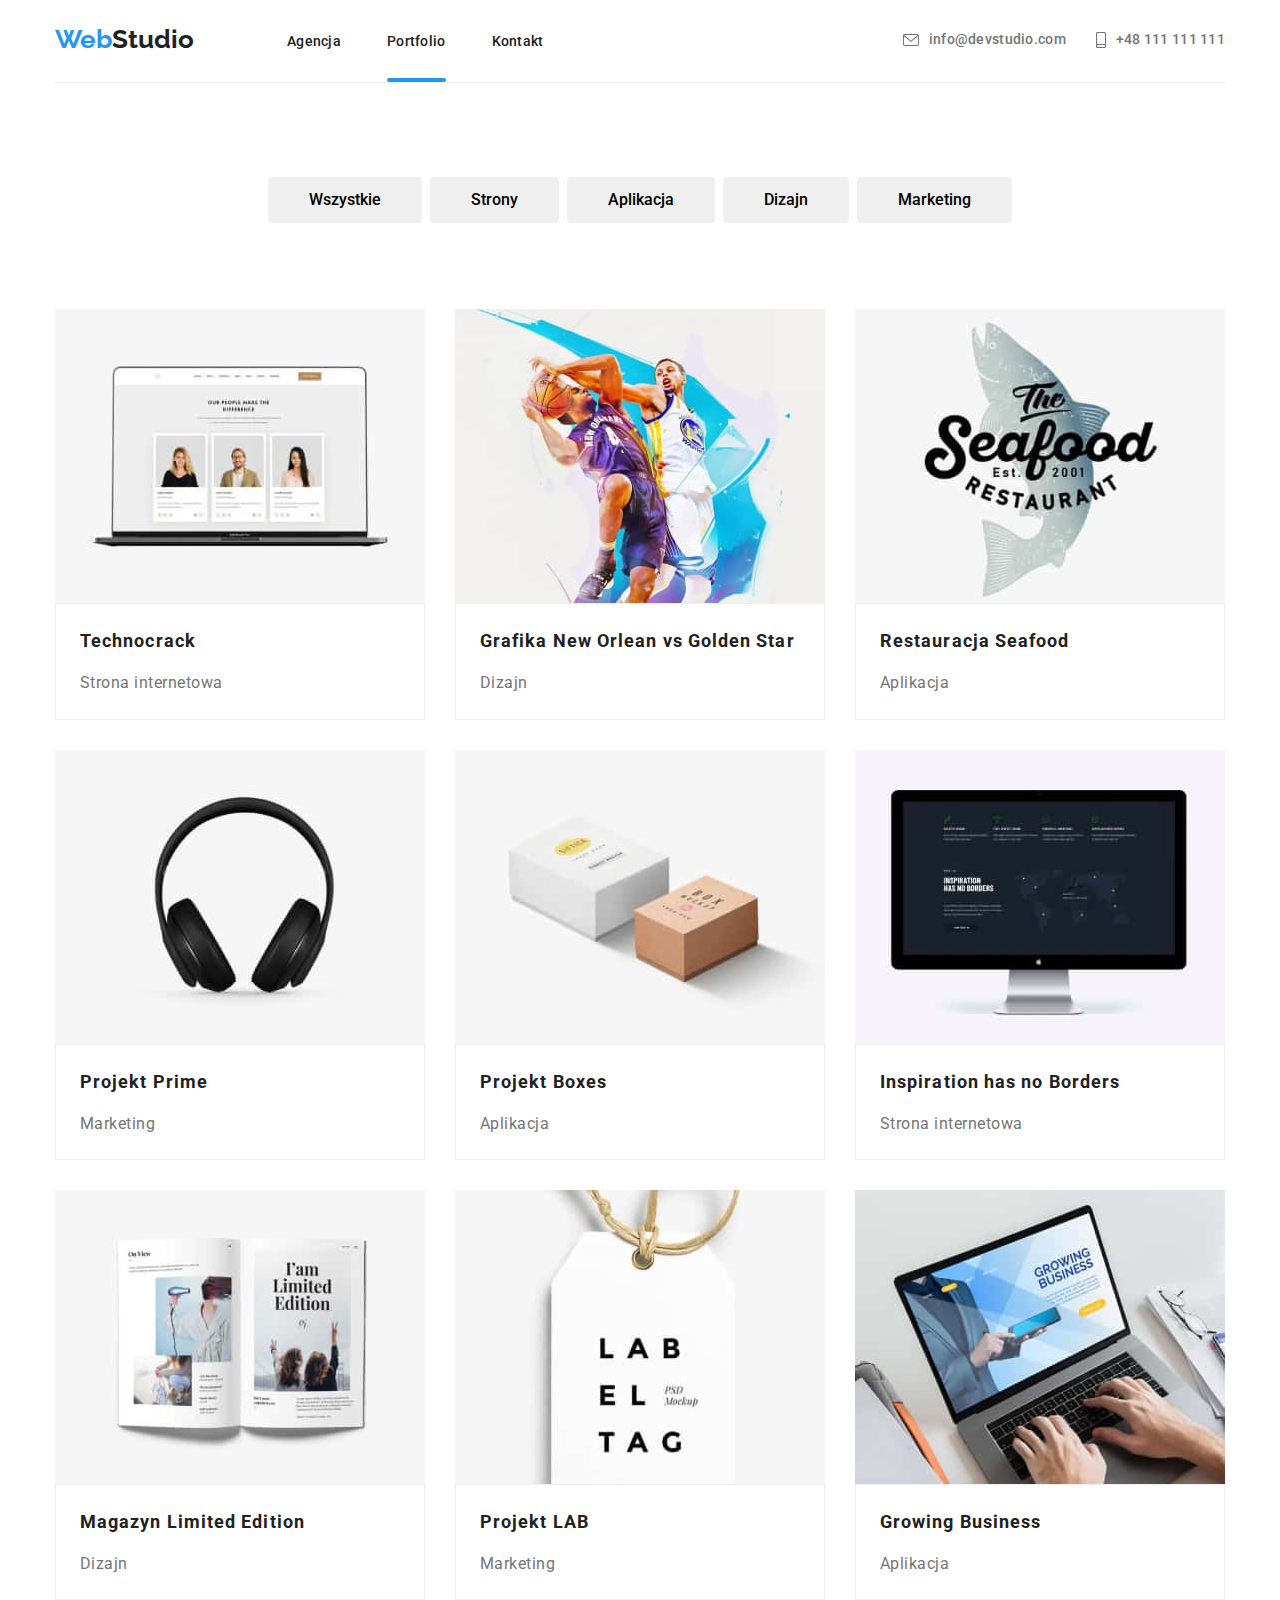
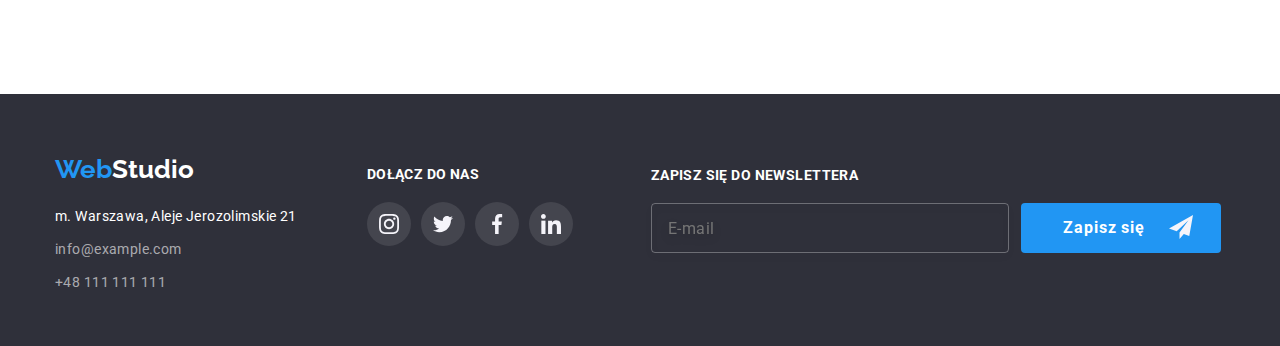
==== commit c4ef45a2: "header scss correction" ====
--- a/portfolio.html
+++ b/portfolio.html
@@ -36,7 +36,7 @@
                                 </li>
                                 <li>
                                     <a
-                                        class="header-sides__webpage-two"
+                                        class="header-sides__webpage--active"
                                         href="./portfolio.html"
                                         >Portfolio</a
                                     >
--- a/css/main.min.css
+++ b/css/main.min.css
@@ -1 +1 @@
-:root{--active-color: #2196f3;--bcg1-color: #2f303a;--bcg2-color: #f5f4fa;--bcg3-color: #eeeeee;--default-color: #212121;--default-color2: #ffffff;--default-color3: #757575;--default-color4: #afb1b8}body{font-family:"Roboto",sans-serif;color:var(--default-color);width:100%}.container{margin:0 auto;width:100%;max-width:1200px;padding:0 15px}.section{padding:94px 0px}.section-title{font-size:36px;line-height:1.7;text-align:center;letter-spacing:.03em;padding-bottom:50px;margin:0px}.header-block{display:-webkit-box;display:-ms-flexbox;display:flex;-webkit-box-pack:justify;-ms-flex-pack:justify;justify-content:space-between;border-bottom:1px solid var(--bcg3-color)}.header-nav{display:-webkit-box;display:-ms-flexbox;display:flex}.header-nav__logo{font-family:"Raleway";font-weight:700;font-size:26px;line-height:31px;text-decoration:none;text-align:center;color:var(--default-color);margin-top:24px;margin-right:93px;margin-bottom:25px}.header-nav__logo:visited{color:var(--default-color)}.header-nav__logo--icon{color:var(--active-color)}.header-sides{list-style:none;display:-webkit-box;display:-ms-flexbox;display:flex;-ms-flex-pack:distribute;justify-content:space-around;-ms-flex-wrap:wrap;flex-wrap:wrap;padding-left:0px;margin-top:32px;margin-bottom:32px;gap:46px}.header-sides__webpage{position:relative;font-weight:500;font-size:14px;line-height:1.14;letter-spacing:.02em;text-decoration:none;color:var(--default-color);-webkit-transition-property:color;transition-property:color;-webkit-transition-duration:250ms;transition-duration:250ms;-webkit-transition-timing-function:cubic-bezier(0.4, 0, 0.2, 1);transition-timing-function:cubic-bezier(0.4, 0, 0.2, 1)}.header-sides__webpage:hover{cursor:pointer;color:var(--active-color)}.header-sides__webpage-one{position:relative;font-weight:500;font-size:14px;line-height:1.14;letter-spacing:.02em;text-decoration:none;color:var(--default-color);-webkit-transition-property:color;transition-property:color;-webkit-transition-duration:250ms;transition-duration:250ms;-webkit-transition-timing-function:cubic-bezier(0.4, 0, 0.2, 1);transition-timing-function:cubic-bezier(0.4, 0, 0.2, 1)}.header-sides__webpage-one:hover{cursor:pointer;color:var(--active-color)}.header-sides__webpage-one::after{position:absolute;content:"";height:4px;background-color:var(--active-color);width:100%;border-radius:2px;bottom:-33px;left:0px}.header-sides__webpage-two{position:relative;font-weight:500;font-size:14px;line-height:1.14;letter-spacing:.02em;text-decoration:none;color:var(--default-color);-webkit-transition-property:color;transition-property:color;-webkit-transition-duration:250ms;transition-duration:250ms;-webkit-transition-timing-function:cubic-bezier(0.4, 0, 0.2, 1);transition-timing-function:cubic-bezier(0.4, 0, 0.2, 1)}.header-sides__webpage-two:hover{cursor:pointer;color:var(--active-color)}.header-sides__webpage-two::after{position:absolute;content:"";height:4px;background-color:#2196f3;width:100%;border-radius:2px;bottom:-33px;left:0px}.header-contacts{list-style:none;display:-webkit-box;display:-ms-flexbox;display:flex;justify-items:flex-end;-ms-flex-wrap:wrap;flex-wrap:wrap;padding-left:0px;margin-top:32px;margin-bottom:32px;gap:30px}.header-contacts__redirection{display:-webkit-box;display:-ms-flexbox;display:flex;-webkit-box-orient:horizontal;-webkit-box-direction:normal;-ms-flex-direction:row;flex-direction:row;-webkit-box-align:center;-ms-flex-align:center;align-items:center;font-weight:500;font-size:14px;line-height:1.14;letter-spacing:.02em;text-decoration:none;color:var(--default-color3);fill:var(--default-color3);-webkit-transition-property:color,fill;transition-property:color,fill;-webkit-transition-duration:250ms;transition-duration:250ms;-webkit-transition-timing-function:cubic-bezier(0.4, 0, 0.2, 1);transition-timing-function:cubic-bezier(0.4, 0, 0.2, 1)}.header-contacts__redirection:hover{cursor:pointer;color:var(--active-color);fill:var(--active-color)}.header-contacts__redirection:focus{color:var(--active-color);outline:none}.header-contacts__redirection--icon{margin-right:10px}.background-picture{background-image:-webkit-gradient(linear, left top, left bottom, from(rgba(47, 48, 58, 0.4)), to(rgba(255, 255, 255, 0.1))),url(./../images/backgroundpicture.jpg);background-image:linear-gradient(rgba(47, 48, 58, 0.4), rgba(255, 255, 255, 0.1)),url(./../images/backgroundpicture.jpg);background-repeat:round}.slogan{background-color:rgba(0,0,0,0);padding-top:200px;padding-bottom:200px}.slogan__text{font-weight:900;font-size:44px;line-height:1.33;letter-spacing:.06em;text-transform:uppercase;text-align:center;padding:0px 252px 30px 252px;margin-left:auto;margin-right:auto;color:var(--default-color2)}.slogan__button{border:none;cursor:pointer;display:block;background-color:var(--active-color);font-family:inherit;font-style:normal;font-weight:700;font-size:16px;line-height:1.86;border-radius:4px;padding:0px;margin:auto;padding:10px 41px;-webkit-box-align:center;-ms-flex-align:center;align-items:center;text-align:center;letter-spacing:.06em;color:var(--default-color2)}.lorem-ipsum{padding-top:94px}.lorem-ipsum__list{list-style:none;display:-webkit-box;display:-ms-flexbox;display:flex;-webkit-box-pack:center;-ms-flex-pack:center;justify-content:center;gap:30px;-webkit-box-align:center;-ms-flex-align:center;align-items:center}.lorem-ipsum__list--icon{display:-webkit-box;display:-ms-flexbox;display:flex;-webkit-box-align:center;-ms-flex-align:center;align-items:center;-webkit-box-pack:center;-ms-flex-pack:center;justify-content:center;background-color:var(--bcg2-color);width:270px;height:120px;margin-bottom:30px;border-radius:4px}.lorem-ipsum__list--text-title{display:block;font-size:14px;line-height:1.42;letter-spacing:.03em;text-transform:uppercase}.lorem-ipsum__list--text{font-size:14px;line-height:1.71;letter-spacing:.03em;color:var(--default-color3);width:270px}.daily-business{position:relative;list-style:none;display:-webkit-box;display:-ms-flexbox;display:flex;-webkit-box-pack:center;-ms-flex-pack:center;justify-content:center;gap:30px;padding-left:0px}.daily-business__description-box{position:absolute;width:370px;height:70px;bottom:4px;background:rgba(47,48,58,.8)}.daily-business__description-box--text{font-weight:700;font-size:14px;line-height:1.42;letter-spacing:.03em;text-transform:uppercase;color:var(--default-color2);text-align:center;padding-top:27px}.team-background{background-color:var(--bcg2-color)}.team-list{list-style:none;display:-webkit-box;display:-ms-flexbox;display:flex;padding-left:0px;-webkit-box-pack:center;-ms-flex-pack:center;justify-content:center;gap:30px;border-bottom-left-radius:4px;border-bottom-right-radius:4px}.team-member{background:var(--default-color2);-webkit-box-shadow:0px 1px 3px rgba(0,0,0,.12),0px 1px 1px rgba(0,0,0,.14),0px 2px 1px rgba(0,0,0,.2);box-shadow:0px 1px 3px rgba(0,0,0,.12),0px 1px 1px rgba(0,0,0,.14),0px 2px 1px rgba(0,0,0,.2);border-radius:0px 0px 4px 4px}.team-member__name{font-weight:500;font-size:16px;line-height:1.19;padding-top:30px;padding-bottom:10px;text-align:center;letter-spacing:.03em}.team-member__position{font-size:16px;line-height:19px;text-align:center;letter-spacing:.03em;padding-bottom:30px;color:var(--default-color3)}.team-member__media{display:-webkit-box;display:-ms-flexbox;display:flex;-webkit-box-orient:horizontal;-webkit-box-direction:normal;-ms-flex-direction:row;flex-direction:row;-webkit-box-pack:center;-ms-flex-pack:center;justify-content:center;gap:10px;padding-bottom:30px}.team-member__media--icon{display:-webkit-box;display:-ms-flexbox;display:flex;-webkit-box-pack:center;-ms-flex-pack:center;justify-content:center;-webkit-box-align:center;-ms-flex-align:center;align-items:center;fill:var(--default-color4);width:44px;height:44px;border-radius:50%;-webkit-transition-property:background-color,fill;transition-property:background-color,fill;-webkit-transition-duration:250ms;transition-duration:250ms;-webkit-transition-timing-function:cubic-bezier(0.4, 0, 0.2, 1);transition-timing-function:cubic-bezier(0.4, 0, 0.2, 1)}.team-member__media--icon:hover{cursor:pointer;background-color:var(--active-color);fill:var(--bcg2-color)}.clients{list-style:none;display:-webkit-box;display:-ms-flexbox;display:flex;-webkit-box-orient:horizontal;-webkit-box-direction:normal;-ms-flex-direction:row;flex-direction:row;-webkit-box-pack:center;-ms-flex-pack:center;justify-content:center;-webkit-box-align:center;-ms-flex-align:center;align-items:center;gap:30px}.clients__logo{width:170px;height:92px;border:1px solid var(--default-color4);border-radius:4px;fill:var(--default-color4);-webkit-transition-property:fill,border;transition-property:fill,border;-webkit-transition-duration:250ms;transition-duration:250ms;-webkit-transition-timing-function:cubic-bezier(0.4, 0, 0.2, 1);transition-timing-function:cubic-bezier(0.4, 0, 0.2, 1)}.clients__logo:hover{cursor:pointer;border:1px solid var(--active-color);border-radius:4px;fill:var(--active-color);fill:var(--active-color)}.footer-background{background-color:var(--bcg1-color)}.footer-info{display:-webkit-box;display:-ms-flexbox;display:flex;-webkit-box-orient:vertical;-webkit-box-direction:normal;-ms-flex-direction:column;flex-direction:column}.footer-info__logo{display:block;font-family:"Raleway";font-weight:700;font-size:26px;line-height:31px;padding-top:60px;margin-bottom:20px;text-decoration:none;color:var(--default-color)}.footer-info__logo:visited{color:var(--default-color)}.footer-info__logo--color-one{color:var(--active-color)}.footer-info__logo--color-two{color:var(--default-color2)}.footer-info__data{list-style:none;display:-webkit-box;display:-ms-flexbox;display:flex;-webkit-box-orient:vertical;-webkit-box-direction:normal;-ms-flex-direction:column;flex-direction:column;padding-left:0px;gap:9px}.footer-info__data--address{font-size:14px;line-height:1.71;font-style:normal;letter-spacing:.03em;margin-bottom:auto;color:var(--default-color2)}.footer-info__data--contact{font-size:14px;line-height:1.71;letter-spacing:.03em;color:rgba(255,255,255,.6);text-decoration:none}.footer-info__data--contact:hover{cursor:pointer;color:var(--active-color)}.footer-info__data--contact:focus{color:var(--active-color);outline:none}.footer-section{display:-webkit-box;display:-ms-flexbox;display:flex;-webkit-box-orient:horizontal;-webkit-box-direction:normal;-ms-flex-direction:row;flex-direction:row}.footer-media{display:-webkit-box;display:-ms-flexbox;display:flex;-webkit-box-orient:vertical;-webkit-box-direction:normal;-ms-flex-direction:column;flex-direction:column;-webkit-box-align:start;-ms-flex-align:start;align-items:flex-start}.footer-media__text{font-family:"Roboto";font-style:normal;font-weight:700;font-size:14px;padding-top:72px;line-height:16px;letter-spacing:.03em;color:var(--default-color2);padding-left:70px;padding-bottom:20px}.footer-media__redirection{display:-webkit-box;display:-ms-flexbox;display:flex;-webkit-box-orient:horizontal;-webkit-box-direction:normal;-ms-flex-direction:row;flex-direction:row;-webkit-box-pack:center;-ms-flex-pack:center;justify-content:center;-webkit-box-align:center;-ms-flex-align:center;align-items:center;gap:10px;padding-bottom:100px;padding-left:70px}.footer-media__redirection--icon{display:-webkit-box;display:-ms-flexbox;display:flex;-webkit-box-pack:center;-ms-flex-pack:center;justify-content:center;-webkit-box-align:center;-ms-flex-align:center;align-items:center;width:44px;height:44px;border-radius:50%;background:rgba(255,255,255,.1);fill:var(--bcg2-color);-webkit-transition-property:background-color,fill;transition-property:background-color,fill;-webkit-transition-duration:250ms;transition-duration:250ms;-webkit-transition-timing-function:cubic-bezier(0.4, 0, 0.2, 1);transition-timing-function:cubic-bezier(0.4, 0, 0.2, 1)}.footer-media__redirection--icon:hover{cursor:pointer;background-color:var(--active-color)}.footer-newsletter{display:-webkit-box;display:-ms-flexbox;display:flex;-webkit-box-align:center;-ms-flex-align:center;align-items:center;position:relative;margin-left:78px;gap:12px}.footer-newsletter__sigunp{display:-webkit-box;display:-ms-flexbox;display:flex;-webkit-box-orient:vertical;-webkit-box-direction:normal;-ms-flex-direction:column;flex-direction:column;font-family:"Roboto";font-style:normal;font-weight:700;font-size:14px;line-height:16px;letter-spacing:.03em;text-transform:uppercase;color:var(--default-color2);padding-bottom:20px}.footer-newsletter__signup--mail{font-family:"Roboto";font-style:normal;font-weight:400;font-size:16px;line-height:20px;display:-webkit-box;display:-ms-flexbox;display:flex;-webkit-box-align:center;-ms-flex-align:center;align-items:center;letter-spacing:.03em;width:358px;height:50px;padding-top:15px;padding-bottom:15px;padding-left:16px;border:1px solid rgba(255,255,255,.3);-webkit-filter:drop-shadow(0px 4px 4px rgba(0, 0, 0, 0.15));filter:drop-shadow(0px 4px 4px rgba(0, 0, 0, 0.15));border-radius:4px;margin-top:20px;background-color:rgba(0,0,0,0);color:rgba(255,255,255,.6)}.footer-newsletter__signup--mail:focus{outline:none}.footer-newsletter__button{border:none;cursor:pointer;display:block;width:200px;height:50px;margin-top:15px;background-color:var(--active-color);font-family:inherit;font-style:normal;font-weight:700;font-size:16px;line-height:1.86;border-radius:4px;padding:10px 28px 10px 42px;text-align:left;letter-spacing:.06em;color:var(--default-color2)}.footer-newsletter__button--icon{position:absolute;width:24px;height:24px;margin-top:2px;margin-left:24px;fill:var(--bcg2-color)}.selection-buttons{display:-webkit-box;display:-ms-flexbox;display:flex;-ms-flex-wrap:wrap;flex-wrap:wrap;-webkit-box-orient:horizontal;-webkit-box-direction:normal;-ms-flex-direction:row;flex-direction:row;-webkit-box-pack:center;-ms-flex-pack:center;justify-content:center;height:38px;gap:8px}.selection-buttons__button{border:none;cursor:pointer;display:block;font-family:inherit;font-weight:500;font-size:16px;line-height:1.62;border-radius:4px;padding:10px 41px;-webkit-transition-property:background-color,color,-webkit-box-shadow;transition-property:background-color,color,-webkit-box-shadow;transition-property:box-shadow,background-color,color;transition-property:box-shadow,background-color,color,-webkit-box-shadow;-webkit-transition-duration:250ms;transition-duration:250ms;-webkit-transition-timing-function:cubic-bezier(0.4, 0, 0.2, 1);transition-timing-function:cubic-bezier(0.4, 0, 0.2, 1)}.selection-buttons__button:hover{background-color:var(--active-color);-webkit-box-shadow:0px 3px 1px rgba(0,0,0,.1),0px 1px 2px rgba(0,0,0,.08),0px 2px 2px rgba(0,0,0,.12);box-shadow:0px 3px 1px rgba(0,0,0,.1),0px 1px 2px rgba(0,0,0,.08),0px 2px 2px rgba(0,0,0,.12);color:var(--default-color2)}.selection-buttons__button:focus{background-color:var(--active-color);color:var(--default-color2);outline:none;-webkit-box-shadow:0px 3px 1px rgba(0,0,0,.1),0px 1px 2px rgba(0,0,0,.08),0px 2px 2px rgba(0,0,0,.12);box-shadow:0px 3px 1px rgba(0,0,0,.1),0px 1px 2px rgba(0,0,0,.08),0px 2px 2px rgba(0,0,0,.12)}.selection-buttons__button:active{background-color:var(--active-color)}.projects-flex{list-style:none;display:-webkit-box;display:-ms-flexbox;display:flex;-ms-flex-wrap:wrap;flex-wrap:wrap;-webkit-box-orient:horizontal;-webkit-box-direction:normal;-ms-flex-direction:row;flex-direction:row;-webkit-box-pack:justify;-ms-flex-pack:justify;justify-content:space-between;padding-left:0px;margin:0px;gap:30px;padding-bottom:94px}.project-block{-ms-flex-preferred-size:calc((100% - 60px)/3);flex-basis:calc((100% - 60px)/3);background:var(--default-color2);width:370px;-webkit-transition-property:-webkit-box-shadow;transition-property:-webkit-box-shadow;transition-property:box-shadow;transition-property:box-shadow, -webkit-box-shadow;-webkit-transition-duration:250ms;transition-duration:250ms}.project-block:hover,.project-block:hover .blue-window__details{cursor:pointer;-webkit-box-shadow:0px 1px 1px rgba(0,0,0,.12),0px 4px 4px rgba(0,0,0,.06),1px 4px 6px rgba(0,0,0,.16);box-shadow:0px 1px 1px rgba(0,0,0,.12),0px 4px 4px rgba(0,0,0,.06),1px 4px 6px rgba(0,0,0,.16);-webkit-transform:translateY(0);transform:translateY(0);-webkit-transition-timing-function:cubic-bezier(0.4, 0, 0.2, 1);transition-timing-function:cubic-bezier(0.4, 0, 0.2, 1)}.project-block__description{border:1px solid var(--bcg3-color)}.project-block__description--title{font-weight:700;font-size:18px;line-height:1.89;letter-spacing:.06em;color:var(--default-color);width:322px;height:36px;margin:20px 24px 4px 24px}.project-block__description--text{display:-webkit-box;display:-ms-flexbox;display:flex;-webkit-box-pack:start;-ms-flex-pack:start;justify-content:flex-start;font-size:16px;line-height:1.89;text-align:left;letter-spacing:.03em;padding:4px 24px 20px 24px;color:var(--default-color3)}.blue-window{position:relative;overflow:hidden;z-index:1}.blue-window__details{border:0px;position:absolute;width:100%;height:100%;background-color:rgba(33,150,243,.9);-webkit-transform:translateY(100%);transform:translateY(100%);-webkit-transition:-webkit-transform 250ms;transition:-webkit-transform 250ms;transition:transform 250ms;transition:transform 250ms, -webkit-transform 250ms;-webkit-transition-timing-function:cubic-bezier(0.4, 0, 0.2, 1);transition-timing-function:cubic-bezier(0.4, 0, 0.2, 1)}.blue-window__details--text{font-weight:400;font-size:18px;line-height:28px;letter-spacing:.03em;color:var(--default-color2);padding-top:49px;padding-left:24px;padding-right:45px}.blue-window__picture-before{display:block;margin-left:auto;margin-right:auto}.backdrop{display:-webkit-box;display:-ms-flexbox;display:flex;position:fixed;-webkit-box-pack:center;-ms-flex-pack:center;justify-content:center;-ms-flex-line-pack:center;align-content:center;width:100%;height:100%;left:0;top:0;bottom:0;right:0;background-color:rgba(0,0,0,.2);scale:1;opacity:1;visibility:visible;-webkit-transition-property:scale,opacity,visibility;transition-property:scale,opacity,visibility;-webkit-transition-duration:250ms;transition-duration:250ms;-webkit-transition-timing-function:cubic-bezier(0.4, 0, 0.2, 1);transition-timing-function:cubic-bezier(0.4, 0, 0.2, 1)}.is-hidden{opacity:0;visibility:hidden;pointer-events:none}.modal{position:sticky;width:528px;height:581px;left:35%;top:25%;background:var(--default-color2);-webkit-box-shadow:0px 1px 3px rgba(0,0,0,.12),0px 1px 1px rgba(0,0,0,.14),0px 2px 1px rgba(0,0,0,.2);box-shadow:0px 1px 3px rgba(0,0,0,.12),0px 1px 1px rgba(0,0,0,.14),0px 2px 1px rgba(0,0,0,.2);border-radius:4px;opacity:inherit;visibility:inherit;-webkit-transition-property:visibility,opacity;transition-property:visibility,opacity;-webkit-transition-duration:250ms;transition-duration:250ms;-webkit-transition-timing-function:cubic-bezier(0.4, 0, 0.2, 1);transition-timing-function:cubic-bezier(0.4, 0, 0.2, 1)}.modal__close-btn{top:8px;right:8px;width:30px;height:30px;margin-top:8px;margin-left:490px;fill:var(--default-color);background-color:var(--default-color2);border:1px solid rgba(0,0,0,.1);border-radius:50%;cursor:pointer}.modal__form-data .data-label{position:absolute;margin-top:-18px;font-family:"Roboto";font-style:normal;font-weight:400;font-size:12px;line-height:14px;letter-spacing:.01em;color:var(--default-color3)}.modal__field-setup{display:-webkit-box;display:-ms-flexbox;display:flex;position:relative;margin-top:28px;width:448px;height:40px;margin-left:40px;border:1px solid rgba(33,33,33,.2);border-radius:4px;-webkit-transition:border-color,fill;transition:border-color,fill;-webkit-transition-duration:250ms;transition-duration:250ms;-webkit-transition-timing-function:cubic-bezier(0.4, 0, 0.2, 1);transition-timing-function:cubic-bezier(0.4, 0, 0.2, 1)}.modal__field-setup:has(.modal__field-setup--input:focus){border-color:var(--active-color)}.modal__field-setup:has(.modal__field-setup--input:focus) .modal__field-setup--icon{fill:var(--active-color)}.modal__field-setup--icon{margin-top:14px;margin-left:15px;fill:var(--default-color);-webkit-transition:fill;transition:fill;-webkit-transition-duration:250ms;transition-duration:250ms;-webkit-transition-timing-function:cubic-bezier(0.4, 0, 0.2, 1);transition-timing-function:cubic-bezier(0.4, 0, 0.2, 1)}.modal__field-setup--input{margin-left:15px;border:none;font-family:"Roboto";font-style:normal;font-weight:400;font-size:12px;line-height:14px;letter-spacing:.01em;width:100%;color:var(--default-color)}.modal__field-setup--input:focus{outline:none}.modal__field-comments{display:-webkit-box;display:-ms-flexbox;display:flex;position:relative;margin-top:28px;width:448px;height:120px;margin-left:40px;border:1px solid rgba(33,33,33,.2);border-radius:4px;-webkit-transition:border-color;transition:border-color;-webkit-transition-duration:250ms;transition-duration:250ms;-webkit-transition-timing-function:cubic-bezier(0.4, 0, 0.2, 1);transition-timing-function:cubic-bezier(0.4, 0, 0.2, 1)}.modal__field-comments:has(.modal__field-comments--input:focus){border-color:var(--active-color)}.modal__field-comments--input{width:416px;height:96px;font-family:"Roboto";font-style:normal;font-weight:400;font-size:12px;line-height:14px;letter-spacing:.01em;color:var(--default-color);margin-top:12px;margin-left:16px;border:none;resize:none}.modal__field-comments--input::-webkit-input-placeholder{width:416px;height:96px;font-family:"Roboto";font-style:normal;font-weight:400;font-size:12px;line-height:14px;letter-spacing:.01em;color:rgba(117,117,117,.5)}.modal__field-comments--input::-moz-placeholder{width:416px;height:96px;font-family:"Roboto";font-style:normal;font-weight:400;font-size:12px;line-height:14px;letter-spacing:.01em;color:rgba(117,117,117,.5)}.modal__field-comments--input:-ms-input-placeholder{width:416px;height:96px;font-family:"Roboto";font-style:normal;font-weight:400;font-size:12px;line-height:14px;letter-spacing:.01em;color:rgba(117,117,117,.5)}.modal__field-comments--input::-ms-input-placeholder{width:416px;height:96px;font-family:"Roboto";font-style:normal;font-weight:400;font-size:12px;line-height:14px;letter-spacing:.01em;color:rgba(117,117,117,.5)}.modal__field-comments--input::placeholder{width:416px;height:96px;font-family:"Roboto";font-style:normal;font-weight:400;font-size:12px;line-height:14px;letter-spacing:.01em;color:rgba(117,117,117,.5)}.modal__field-comments--input:focus{outline:none}.modal-checkbox{display:block;position:relative;margin-top:20px;margin-left:77px;font-family:"Roboto";font-style:normal;font-weight:400;font-size:14px;line-height:24px;letter-spacing:.03em;color:var(--default-color3)}.modal-checkbox__checker{position:absolute;width:16px;height:15px;top:4px;left:-20px;opacity:0}.modal-checkbox__checker:checked+.modal-checkbox__svg{opacity:1;fill:var(--default-color2);background-color:var(--active-color)}.modal-checkbox__svg{position:absolute;z-index:1;top:4px;left:-20px;opacity:0;fill:var(--default-color)}.modal-checkbox__border{position:absolute;display:block;width:16px;height:15px;border:2px solid var(--default-color);border-radius:2px;left:-20px;top:4px;-webkit-transition:border-color,background-color;transition:border-color,background-color;-webkit-transition-duration:250ms;transition-duration:250ms;-webkit-transition-timing-function:cubic-bezier(0.4, 0, 0.2, 1);transition-timing-function:cubic-bezier(0.4, 0, 0.2, 1)}.modal-checkbox__field--text{font-family:"Roboto";font-style:normal;font-weight:400;font-size:14px;line-height:24px;color:var(--active-color);text-decoration:underline}.modal-btn{border:none;cursor:pointer;width:200px;height:50px;background-color:var(--active-color);font-family:inherit;font-style:normal;font-weight:700;font-size:16px;line-height:1.86;border-radius:4px;padding:0px;text-align:center;letter-spacing:.06em;text-align:center;letter-spacing:.06em;color:var(--default-color2);margin-top:30px;margin-left:164px;-webkit-transition:-webkit-box-shadow;transition:-webkit-box-shadow;transition:box-shadow;transition:box-shadow, -webkit-box-shadow;-webkit-transition-duration:250ms;transition-duration:250ms;-webkit-transition-timing-function:cubic-bezier(0.4, 0, 0.2, 1);transition-timing-function:cubic-bezier(0.4, 0, 0.2, 1)}.modal-btn:hover{-webkit-box-shadow:0px 4px 4px rgba(0,0,0,.15);box-shadow:0px 4px 4px rgba(0,0,0,.15)}/*# sourceMappingURL=main.min.css.map */+*,*::after,*::before{margin:0;padding:0}:root{--active-color: #2196f3;--bcg1-color: #2f303a;--bcg2-color: #f5f4fa;--bcg3-color: #eeeeee;--default-color: #212121;--default-color2: #ffffff;--default-color3: #757575;--default-color4: #afb1b8}body{font-family:"Roboto",sans-serif;color:var(--default-color);width:100%}.container{margin:0 auto;width:100%;max-width:1200px;padding:0 15px}.section{padding:94px 0px}.section-title{font-size:36px;line-height:1.7;text-align:center;letter-spacing:.03em;padding-bottom:50px;margin:0px}.header-block{display:-webkit-box;display:-ms-flexbox;display:flex;-webkit-box-pack:justify;-ms-flex-pack:justify;justify-content:space-between;border-bottom:1px solid var(--bcg3-color)}.header-nav{display:-webkit-box;display:-ms-flexbox;display:flex}.header-nav__logo{font-family:"Raleway";font-weight:700;font-size:26px;line-height:31px;text-decoration:none;text-align:center;color:var(--default-color);margin-top:24px;margin-right:93px;margin-bottom:25px}.header-nav__logo:visited{color:var(--default-color)}.header-nav__logo--icon{color:var(--active-color)}.header-sides{list-style:none;display:-webkit-box;display:-ms-flexbox;display:flex;-ms-flex-pack:distribute;justify-content:space-around;-ms-flex-wrap:wrap;flex-wrap:wrap;padding-left:0px;margin-top:32px;margin-bottom:32px;gap:46px}.header-sides__webpage{position:relative;font-weight:500;font-size:14px;line-height:1.14;letter-spacing:.02em;text-decoration:none;color:var(--default-color);-webkit-transition-property:color;transition-property:color;-webkit-transition-duration:250ms;transition-duration:250ms;-webkit-transition-timing-function:cubic-bezier(0.4, 0, 0.2, 1);transition-timing-function:cubic-bezier(0.4, 0, 0.2, 1)}.header-sides__webpage:hover{cursor:pointer;color:var(--active-color)}.header-sides__webpage--active{position:relative;font-weight:500;font-size:14px;line-height:1.14;letter-spacing:.02em;text-decoration:none;color:var(--default-color);-webkit-transition-property:color;transition-property:color;-webkit-transition-duration:250ms;transition-duration:250ms;-webkit-transition-timing-function:cubic-bezier(0.4, 0, 0.2, 1);transition-timing-function:cubic-bezier(0.4, 0, 0.2, 1)}.header-sides__webpage--active:hover{cursor:pointer;color:var(--active-color)}.header-sides__webpage--active::after{position:absolute;content:"";height:4px;background-color:var(--active-color);width:100%;border-radius:2px;bottom:-33px;left:0px}.header-contacts{list-style:none;display:-webkit-box;display:-ms-flexbox;display:flex;justify-items:flex-end;-ms-flex-wrap:wrap;flex-wrap:wrap;padding-left:0px;margin-top:32px;margin-bottom:32px;gap:30px}.header-contacts__redirection{display:-webkit-box;display:-ms-flexbox;display:flex;-webkit-box-orient:horizontal;-webkit-box-direction:normal;-ms-flex-direction:row;flex-direction:row;-webkit-box-align:center;-ms-flex-align:center;align-items:center;font-weight:500;font-size:14px;line-height:1.14;letter-spacing:.02em;text-decoration:none;color:var(--default-color3);fill:var(--default-color3);-webkit-transition-property:color,fill;transition-property:color,fill;-webkit-transition-duration:250ms;transition-duration:250ms;-webkit-transition-timing-function:cubic-bezier(0.4, 0, 0.2, 1);transition-timing-function:cubic-bezier(0.4, 0, 0.2, 1)}.header-contacts__redirection:hover{cursor:pointer;color:var(--active-color);fill:var(--active-color)}.header-contacts__redirection:focus{color:var(--active-color);outline:none}.header-contacts__redirection--icon{margin-right:10px}.background-picture{background-image:-webkit-gradient(linear, left top, left bottom, from(rgba(47, 48, 58, 0.4)), to(rgba(255, 255, 255, 0.1))),url(./../images/backgroundpicture.jpg);background-image:linear-gradient(rgba(47, 48, 58, 0.4), rgba(255, 255, 255, 0.1)),url(./../images/backgroundpicture.jpg);background-repeat:round}.slogan{background-color:rgba(0,0,0,0);padding-top:200px;padding-bottom:200px}.slogan__text{font-weight:900;font-size:44px;line-height:1.33;letter-spacing:.06em;text-transform:uppercase;text-align:center;padding:0px 252px 30px 252px;margin-left:auto;margin-right:auto;color:var(--default-color2)}.slogan__button{border:none;cursor:pointer;display:block;background-color:var(--active-color);font-family:inherit;font-style:normal;font-weight:700;font-size:16px;line-height:1.86;border-radius:4px;padding:0px;margin:auto;padding:10px 41px;-webkit-box-align:center;-ms-flex-align:center;align-items:center;text-align:center;letter-spacing:.06em;color:var(--default-color2)}.lorem-ipsum{padding-top:94px}.lorem-ipsum__list{list-style:none;display:-webkit-box;display:-ms-flexbox;display:flex;-webkit-box-pack:center;-ms-flex-pack:center;justify-content:center;gap:30px;-webkit-box-align:center;-ms-flex-align:center;align-items:center}.lorem-ipsum__list--icon{display:-webkit-box;display:-ms-flexbox;display:flex;-webkit-box-align:center;-ms-flex-align:center;align-items:center;-webkit-box-pack:center;-ms-flex-pack:center;justify-content:center;background-color:var(--bcg2-color);width:270px;height:120px;margin-bottom:30px;border-radius:4px}.lorem-ipsum__list--text-title{display:block;font-size:14px;line-height:1.42;letter-spacing:.03em;text-transform:uppercase}.lorem-ipsum__list--text{font-size:14px;line-height:1.71;letter-spacing:.03em;color:var(--default-color3);width:270px}.daily-business{position:relative;list-style:none;display:-webkit-box;display:-ms-flexbox;display:flex;-webkit-box-pack:center;-ms-flex-pack:center;justify-content:center;gap:30px;padding-left:0px}.daily-business__description-box{position:absolute;width:370px;height:70px;bottom:4px;background:rgba(47,48,58,.8)}.daily-business__description-box--text{font-weight:700;font-size:14px;line-height:1.42;letter-spacing:.03em;text-transform:uppercase;color:var(--default-color2);text-align:center;padding-top:27px}.team-background{background-color:var(--bcg2-color)}.team-list{list-style:none;display:-webkit-box;display:-ms-flexbox;display:flex;padding-left:0px;-webkit-box-pack:center;-ms-flex-pack:center;justify-content:center;gap:30px;border-bottom-left-radius:4px;border-bottom-right-radius:4px}.team-member{background:var(--default-color2);-webkit-box-shadow:0px 1px 3px rgba(0,0,0,.12),0px 1px 1px rgba(0,0,0,.14),0px 2px 1px rgba(0,0,0,.2);box-shadow:0px 1px 3px rgba(0,0,0,.12),0px 1px 1px rgba(0,0,0,.14),0px 2px 1px rgba(0,0,0,.2);border-radius:0px 0px 4px 4px}.team-member__name{font-weight:500;font-size:16px;line-height:1.19;padding-top:30px;padding-bottom:10px;text-align:center;letter-spacing:.03em}.team-member__position{font-size:16px;line-height:19px;text-align:center;letter-spacing:.03em;padding-bottom:30px;color:var(--default-color3)}.team-member__media{display:-webkit-box;display:-ms-flexbox;display:flex;-webkit-box-orient:horizontal;-webkit-box-direction:normal;-ms-flex-direction:row;flex-direction:row;-webkit-box-pack:center;-ms-flex-pack:center;justify-content:center;gap:10px;padding-bottom:30px}.team-member__media--icon{display:-webkit-box;display:-ms-flexbox;display:flex;-webkit-box-pack:center;-ms-flex-pack:center;justify-content:center;-webkit-box-align:center;-ms-flex-align:center;align-items:center;fill:var(--default-color4);width:44px;height:44px;border-radius:50%;-webkit-transition-property:background-color,fill;transition-property:background-color,fill;-webkit-transition-duration:250ms;transition-duration:250ms;-webkit-transition-timing-function:cubic-bezier(0.4, 0, 0.2, 1);transition-timing-function:cubic-bezier(0.4, 0, 0.2, 1)}.team-member__media--icon:hover{cursor:pointer;background-color:var(--active-color);fill:var(--bcg2-color)}.clients{list-style:none;display:-webkit-box;display:-ms-flexbox;display:flex;-webkit-box-orient:horizontal;-webkit-box-direction:normal;-ms-flex-direction:row;flex-direction:row;-webkit-box-pack:center;-ms-flex-pack:center;justify-content:center;-webkit-box-align:center;-ms-flex-align:center;align-items:center;gap:30px}.clients__logo{width:170px;height:92px;border:1px solid var(--default-color4);border-radius:4px;fill:var(--default-color4);-webkit-transition-property:fill,border;transition-property:fill,border;-webkit-transition-duration:250ms;transition-duration:250ms;-webkit-transition-timing-function:cubic-bezier(0.4, 0, 0.2, 1);transition-timing-function:cubic-bezier(0.4, 0, 0.2, 1)}.clients__logo:hover{cursor:pointer;border:1px solid var(--active-color);border-radius:4px;fill:var(--active-color);fill:var(--active-color)}.footer-background{background-color:var(--bcg1-color)}.footer-info{display:-webkit-box;display:-ms-flexbox;display:flex;-webkit-box-orient:vertical;-webkit-box-direction:normal;-ms-flex-direction:column;flex-direction:column}.footer-info__logo{display:block;font-family:"Raleway";font-weight:700;font-size:26px;line-height:31px;padding-top:60px;padding-bottom:20px;text-decoration:none;color:var(--default-color)}.footer-info__logo:visited{color:var(--default-color)}.footer-info__logo--color-one{color:var(--active-color)}.footer-info__logo--color-two{color:var(--default-color2)}.footer-info__data{list-style:none;display:-webkit-box;display:-ms-flexbox;display:flex;-webkit-box-orient:vertical;-webkit-box-direction:normal;-ms-flex-direction:column;flex-direction:column;padding-left:0px;padding-top:20;gap:9px;margin:0px}.footer-info__data--address{font-size:14px;line-height:1.71;font-style:normal;letter-spacing:.03em;margin-bottom:auto;color:var(--default-color2)}.footer-info__data--contact{font-size:14px;line-height:1.71;letter-spacing:.03em;color:rgba(255,255,255,.6);text-decoration:none}.footer-info__data--contact:hover{cursor:pointer;color:var(--active-color)}.footer-info__data--contact:focus{color:var(--active-color);outline:none}.footer-section{display:-webkit-box;display:-ms-flexbox;display:flex;-webkit-box-orient:horizontal;-webkit-box-direction:normal;-ms-flex-direction:row;flex-direction:row}.footer-media{display:-webkit-box;display:-ms-flexbox;display:flex;-webkit-box-orient:vertical;-webkit-box-direction:normal;-ms-flex-direction:column;flex-direction:column;-webkit-box-align:start;-ms-flex-align:start;align-items:flex-start}.footer-media__text{font-family:"Roboto";font-style:normal;font-weight:700;font-size:14px;padding-top:72px;line-height:16px;letter-spacing:.03em;color:var(--default-color2);padding-left:70px;padding-bottom:20px}.footer-media__redirection{display:-webkit-box;display:-ms-flexbox;display:flex;-webkit-box-orient:horizontal;-webkit-box-direction:normal;-ms-flex-direction:row;flex-direction:row;-webkit-box-pack:center;-ms-flex-pack:center;justify-content:center;-webkit-box-align:center;-ms-flex-align:center;align-items:center;gap:10px;padding-bottom:100px;padding-left:70px}.footer-media__redirection--icon{display:-webkit-box;display:-ms-flexbox;display:flex;-webkit-box-pack:center;-ms-flex-pack:center;justify-content:center;-webkit-box-align:center;-ms-flex-align:center;align-items:center;width:44px;height:44px;border-radius:50%;background:rgba(255,255,255,.1);fill:var(--bcg2-color);-webkit-transition-property:background-color,fill;transition-property:background-color,fill;-webkit-transition-duration:250ms;transition-duration:250ms;-webkit-transition-timing-function:cubic-bezier(0.4, 0, 0.2, 1);transition-timing-function:cubic-bezier(0.4, 0, 0.2, 1)}.footer-media__redirection--icon:hover{cursor:pointer;background-color:var(--active-color)}.footer-newsletter{display:-webkit-box;display:-ms-flexbox;display:flex;-webkit-box-align:center;-ms-flex-align:center;align-items:center;position:relative;margin-left:78px;gap:12px}.footer-newsletter__signup{display:-webkit-box;display:-ms-flexbox;display:flex;-webkit-box-orient:vertical;-webkit-box-direction:normal;-ms-flex-direction:column;flex-direction:column;font-family:"Roboto";font-style:normal;font-weight:700;font-size:14px;line-height:16px;letter-spacing:.03em;text-transform:uppercase;padding-bottom:20px;color:var(--default-color2)}.footer-newsletter__signup--mail{font-family:"Roboto";font-style:normal;font-weight:400;font-size:16px;line-height:20px;display:-webkit-box;display:-ms-flexbox;display:flex;-webkit-box-align:center;-ms-flex-align:center;align-items:center;letter-spacing:.03em;width:358px;height:50px;padding-top:15px;padding-bottom:15px;padding-left:16px;border:1px solid rgba(255,255,255,.3);-webkit-filter:drop-shadow(0px 4px 4px rgba(0, 0, 0, 0.15));filter:drop-shadow(0px 4px 4px rgba(0, 0, 0, 0.15));border-radius:4px;margin-top:20px;background-color:rgba(0,0,0,0);color:rgba(255,255,255,.6)}.footer-newsletter__signup--mail:focus{outline:none}.footer-newsletter__button{border:none;cursor:pointer;display:block;width:200px;height:50px;margin-top:15px;background-color:var(--active-color);font-family:inherit;font-style:normal;font-weight:700;font-size:16px;line-height:1.86;border-radius:4px;padding:10px 28px 10px 42px;text-align:left;letter-spacing:.06em;color:var(--default-color2)}.footer-newsletter__button--icon{position:absolute;width:24px;height:24px;margin-top:2px;margin-left:24px;fill:var(--bcg2-color)}.selection-buttons{display:-webkit-box;display:-ms-flexbox;display:flex;-ms-flex-wrap:wrap;flex-wrap:wrap;-webkit-box-orient:horizontal;-webkit-box-direction:normal;-ms-flex-direction:row;flex-direction:row;-webkit-box-pack:center;-ms-flex-pack:center;justify-content:center;height:38px;gap:8px}.selection-buttons__button{border:none;cursor:pointer;display:block;font-family:inherit;font-weight:500;font-size:16px;line-height:1.62;border-radius:4px;padding:10px 41px;-webkit-transition-property:background-color,color,-webkit-box-shadow;transition-property:background-color,color,-webkit-box-shadow;transition-property:box-shadow,background-color,color;transition-property:box-shadow,background-color,color,-webkit-box-shadow;-webkit-transition-duration:250ms;transition-duration:250ms;-webkit-transition-timing-function:cubic-bezier(0.4, 0, 0.2, 1);transition-timing-function:cubic-bezier(0.4, 0, 0.2, 1)}.selection-buttons__button:hover{background-color:var(--active-color);-webkit-box-shadow:0px 3px 1px rgba(0,0,0,.1),0px 1px 2px rgba(0,0,0,.08),0px 2px 2px rgba(0,0,0,.12);box-shadow:0px 3px 1px rgba(0,0,0,.1),0px 1px 2px rgba(0,0,0,.08),0px 2px 2px rgba(0,0,0,.12);color:var(--default-color2)}.selection-buttons__button:focus{background-color:var(--active-color);color:var(--default-color2);outline:none;-webkit-box-shadow:0px 3px 1px rgba(0,0,0,.1),0px 1px 2px rgba(0,0,0,.08),0px 2px 2px rgba(0,0,0,.12);box-shadow:0px 3px 1px rgba(0,0,0,.1),0px 1px 2px rgba(0,0,0,.08),0px 2px 2px rgba(0,0,0,.12)}.selection-buttons__button:active{background-color:var(--active-color)}.projects-flex{list-style:none;display:-webkit-box;display:-ms-flexbox;display:flex;-ms-flex-wrap:wrap;flex-wrap:wrap;-webkit-box-orient:horizontal;-webkit-box-direction:normal;-ms-flex-direction:row;flex-direction:row;-webkit-box-pack:justify;-ms-flex-pack:justify;justify-content:space-between;padding-left:0px;margin:0px;gap:30px;padding-bottom:94px}.project-block{-ms-flex-preferred-size:calc((100% - 60px)/3);flex-basis:calc((100% - 60px)/3);background:var(--default-color2);width:370px;-webkit-transition-property:-webkit-box-shadow;transition-property:-webkit-box-shadow;transition-property:box-shadow;transition-property:box-shadow, -webkit-box-shadow;-webkit-transition-duration:250ms;transition-duration:250ms}.project-block:hover,.project-block:hover .blue-window__details{cursor:pointer;-webkit-box-shadow:0px 1px 1px rgba(0,0,0,.12),0px 4px 4px rgba(0,0,0,.06),1px 4px 6px rgba(0,0,0,.16);box-shadow:0px 1px 1px rgba(0,0,0,.12),0px 4px 4px rgba(0,0,0,.06),1px 4px 6px rgba(0,0,0,.16);-webkit-transform:translateY(0);transform:translateY(0);-webkit-transition-timing-function:cubic-bezier(0.4, 0, 0.2, 1);transition-timing-function:cubic-bezier(0.4, 0, 0.2, 1)}.project-block__description{border:1px solid var(--bcg3-color)}.project-block__description--title{font-weight:700;font-size:18px;line-height:1.89;letter-spacing:.06em;color:var(--default-color);width:322px;height:36px;margin:20px 24px 4px 24px}.project-block__description--text{display:-webkit-box;display:-ms-flexbox;display:flex;-webkit-box-pack:start;-ms-flex-pack:start;justify-content:flex-start;font-size:16px;line-height:1.89;text-align:left;letter-spacing:.03em;padding:4px 24px 20px 24px;color:var(--default-color3)}.blue-window{position:relative;overflow:hidden;z-index:1}.blue-window__details{border:0px;position:absolute;width:100%;height:100%;background-color:rgba(33,150,243,.9);-webkit-transform:translateY(100%);transform:translateY(100%);-webkit-transition:-webkit-transform 250ms;transition:-webkit-transform 250ms;transition:transform 250ms;transition:transform 250ms, -webkit-transform 250ms;-webkit-transition-timing-function:cubic-bezier(0.4, 0, 0.2, 1);transition-timing-function:cubic-bezier(0.4, 0, 0.2, 1)}.blue-window__details--text{font-weight:400;font-size:18px;line-height:28px;letter-spacing:.03em;color:var(--default-color2);padding-top:49px;padding-left:24px;padding-right:45px}.blue-window__picture-before{display:block;margin-left:auto;margin-right:auto}.backdrop{display:-webkit-box;display:-ms-flexbox;display:flex;position:fixed;-webkit-box-pack:center;-ms-flex-pack:center;justify-content:center;-ms-flex-line-pack:center;align-content:center;width:100%;height:100%;left:0;top:0;bottom:0;right:0;background-color:rgba(0,0,0,.2);scale:1;opacity:1;visibility:visible;-webkit-transition-property:scale,opacity,visibility;transition-property:scale,opacity,visibility;-webkit-transition-duration:250ms;transition-duration:250ms;-webkit-transition-timing-function:cubic-bezier(0.4, 0, 0.2, 1);transition-timing-function:cubic-bezier(0.4, 0, 0.2, 1)}.is-hidden{opacity:0;visibility:hidden;pointer-events:none}.modal{position:sticky;width:528px;height:581px;left:35%;top:25%;background:var(--default-color2);-webkit-box-shadow:0px 1px 3px rgba(0,0,0,.12),0px 1px 1px rgba(0,0,0,.14),0px 2px 1px rgba(0,0,0,.2);box-shadow:0px 1px 3px rgba(0,0,0,.12),0px 1px 1px rgba(0,0,0,.14),0px 2px 1px rgba(0,0,0,.2);border-radius:4px;opacity:inherit;visibility:inherit;-webkit-transition-property:visibility,opacity;transition-property:visibility,opacity;-webkit-transition-duration:250ms;transition-duration:250ms;-webkit-transition-timing-function:cubic-bezier(0.4, 0, 0.2, 1);transition-timing-function:cubic-bezier(0.4, 0, 0.2, 1)}.modal__close-btn{top:8px;right:8px;width:30px;height:30px;margin-top:8px;margin-left:490px;fill:var(--default-color);background-color:var(--default-color2);border:1px solid rgba(0,0,0,.1);border-radius:50%;cursor:pointer}.modal__form{display:-webkit-box;display:-ms-flexbox;display:flex;-webkit-box-orient:vertical;-webkit-box-direction:normal;-ms-flex-direction:column;flex-direction:column;margin-top:10px}.modal__field-setup{display:-webkit-box;display:-ms-flexbox;display:flex;position:relative;margin-top:28px;width:448px;height:40px;margin-left:40px;border:1px solid rgba(33,33,33,.2);border-radius:4px;-webkit-transition:border-color,fill;transition:border-color,fill;-webkit-transition-duration:250ms;transition-duration:250ms;-webkit-transition-timing-function:cubic-bezier(0.4, 0, 0.2, 1);transition-timing-function:cubic-bezier(0.4, 0, 0.2, 1)}.modal__field-setup:has(.modal__field-setup--input:focus){border-color:var(--active-color)}.modal__field-setup:has(.modal__field-setup--input:focus) .modal__field-setup--icon{fill:var(--active-color)}.modal__field-setup--icon{margin-top:13px;margin-left:15px;fill:var(--default-color);-webkit-transition:fill;transition:fill;-webkit-transition-duration:250ms;transition-duration:250ms;-webkit-transition-timing-function:cubic-bezier(0.4, 0, 0.2, 1);transition-timing-function:cubic-bezier(0.4, 0, 0.2, 1)}.modal__field-setup--input{padding-left:15px;border:none;font-family:"Roboto";font-style:normal;font-weight:400;font-size:12px;line-height:14px;letter-spacing:.01em;width:100%;color:var(--default-color)}.modal__field-setup--input:focus{outline:none}.modal__field-comments{display:-webkit-box;display:-ms-flexbox;display:flex;position:relative;margin-top:28px;width:448px;height:120px;margin-left:40px;padding:0px;border:1px solid rgba(33,33,33,.2);border-radius:4px;-webkit-transition:border-color;transition:border-color;-webkit-transition-duration:250ms;transition-duration:250ms;-webkit-transition-timing-function:cubic-bezier(0.4, 0, 0.2, 1);transition-timing-function:cubic-bezier(0.4, 0, 0.2, 1)}.modal__field-comments:has(.modal__field-comments--input:focus){border-color:var(--active-color)}.modal__field-comments--input{resize:none;width:416px;height:96px;font-family:"Roboto";font-style:normal;font-weight:400;font-size:12px;line-height:14px;letter-spacing:.01em;color:var(--default-color);margin-top:12px;margin-left:16px;border:none}.modal__field-comments--input::-webkit-input-placeholder{width:416px;height:96px;font-family:"Roboto";font-style:normal;font-weight:400;font-size:12px;line-height:14px;letter-spacing:.01em;color:rgba(117,117,117,.5)}.modal__field-comments--input::-moz-placeholder{width:416px;height:96px;font-family:"Roboto";font-style:normal;font-weight:400;font-size:12px;line-height:14px;letter-spacing:.01em;color:rgba(117,117,117,.5)}.modal__field-comments--input:-ms-input-placeholder{width:416px;height:96px;font-family:"Roboto";font-style:normal;font-weight:400;font-size:12px;line-height:14px;letter-spacing:.01em;color:rgba(117,117,117,.5)}.modal__field-comments--input::-ms-input-placeholder{width:416px;height:96px;font-family:"Roboto";font-style:normal;font-weight:400;font-size:12px;line-height:14px;letter-spacing:.01em;color:rgba(117,117,117,.5)}.modal__field-comments--input::placeholder{width:416px;height:96px;font-family:"Roboto";font-style:normal;font-weight:400;font-size:12px;line-height:14px;letter-spacing:.01em;color:rgba(117,117,117,.5)}.modal__field-comments--input:focus{outline:none}.modal-cmdtext{width:500px;font-family:"Roboto";font-style:normal;font-weight:700;font-size:20px;line-height:23px;text-align:center;letter-spacing:.03em;margin:0px;color:var(--default-color);margin-bottom:2px}.modal-label{position:absolute;margin-top:-23px;margin-left:-13px;font-family:"Roboto";font-style:normal;font-weight:400;font-size:12px;line-height:14px;letter-spacing:.01em;color:var(--default-color3)}.modal-labelcmt{margin-top:-18px;position:absolute;font-family:"Roboto";font-style:normal;font-weight:400;font-size:12px;line-height:14px;letter-spacing:.01em;color:var(--default-color3)}.modal-checkbox{display:block;position:relative;margin-top:20px;margin-left:77px;font-family:"Roboto";font-style:normal;font-weight:400;font-size:14px;line-height:24px;letter-spacing:.03em;color:var(--default-color3)}.modal-checkbox__checker{position:absolute;width:16px;height:15px;top:4px;left:-20px;opacity:0}.modal-checkbox__checker:checked+.modal-checkbox__svg{opacity:1;fill:var(--default-color2);background-color:var(--active-color)}.modal-checkbox__svg{position:absolute;z-index:1;top:4px;left:-20px;opacity:0;fill:var(--default-color)}.modal-checkbox__border{position:absolute;display:block;width:16px;height:15px;border:2px solid var(--default-color);border-radius:2px;left:-20px;top:4px;-webkit-transition:border-color,background-color;transition:border-color,background-color;-webkit-transition-duration:250ms;transition-duration:250ms;-webkit-transition-timing-function:cubic-bezier(0.4, 0, 0.2, 1);transition-timing-function:cubic-bezier(0.4, 0, 0.2, 1)}.modal-checkbox__field--text{font-family:"Roboto";font-style:normal;font-weight:400;font-size:14px;line-height:24px;color:var(--active-color);text-decoration:underline}.modal-btn{border:none;cursor:pointer;width:200px;height:50px;background-color:var(--active-color);font-family:inherit;font-style:normal;font-weight:700;font-size:16px;line-height:1.86;border-radius:4px;padding:0px;text-align:center;letter-spacing:.06em;text-align:center;letter-spacing:.06em;color:var(--default-color2);margin-top:30px;margin-left:164px;-webkit-transition:-webkit-box-shadow;transition:-webkit-box-shadow;transition:box-shadow;transition:box-shadow, -webkit-box-shadow;-webkit-transition-duration:250ms;transition-duration:250ms;-webkit-transition-timing-function:cubic-bezier(0.4, 0, 0.2, 1);transition-timing-function:cubic-bezier(0.4, 0, 0.2, 1)}.modal-btn:hover{-webkit-box-shadow:0px 4px 4px rgba(0,0,0,.15);box-shadow:0px 4px 4px rgba(0,0,0,.15)}/*# sourceMappingURL=main.min.css.map */